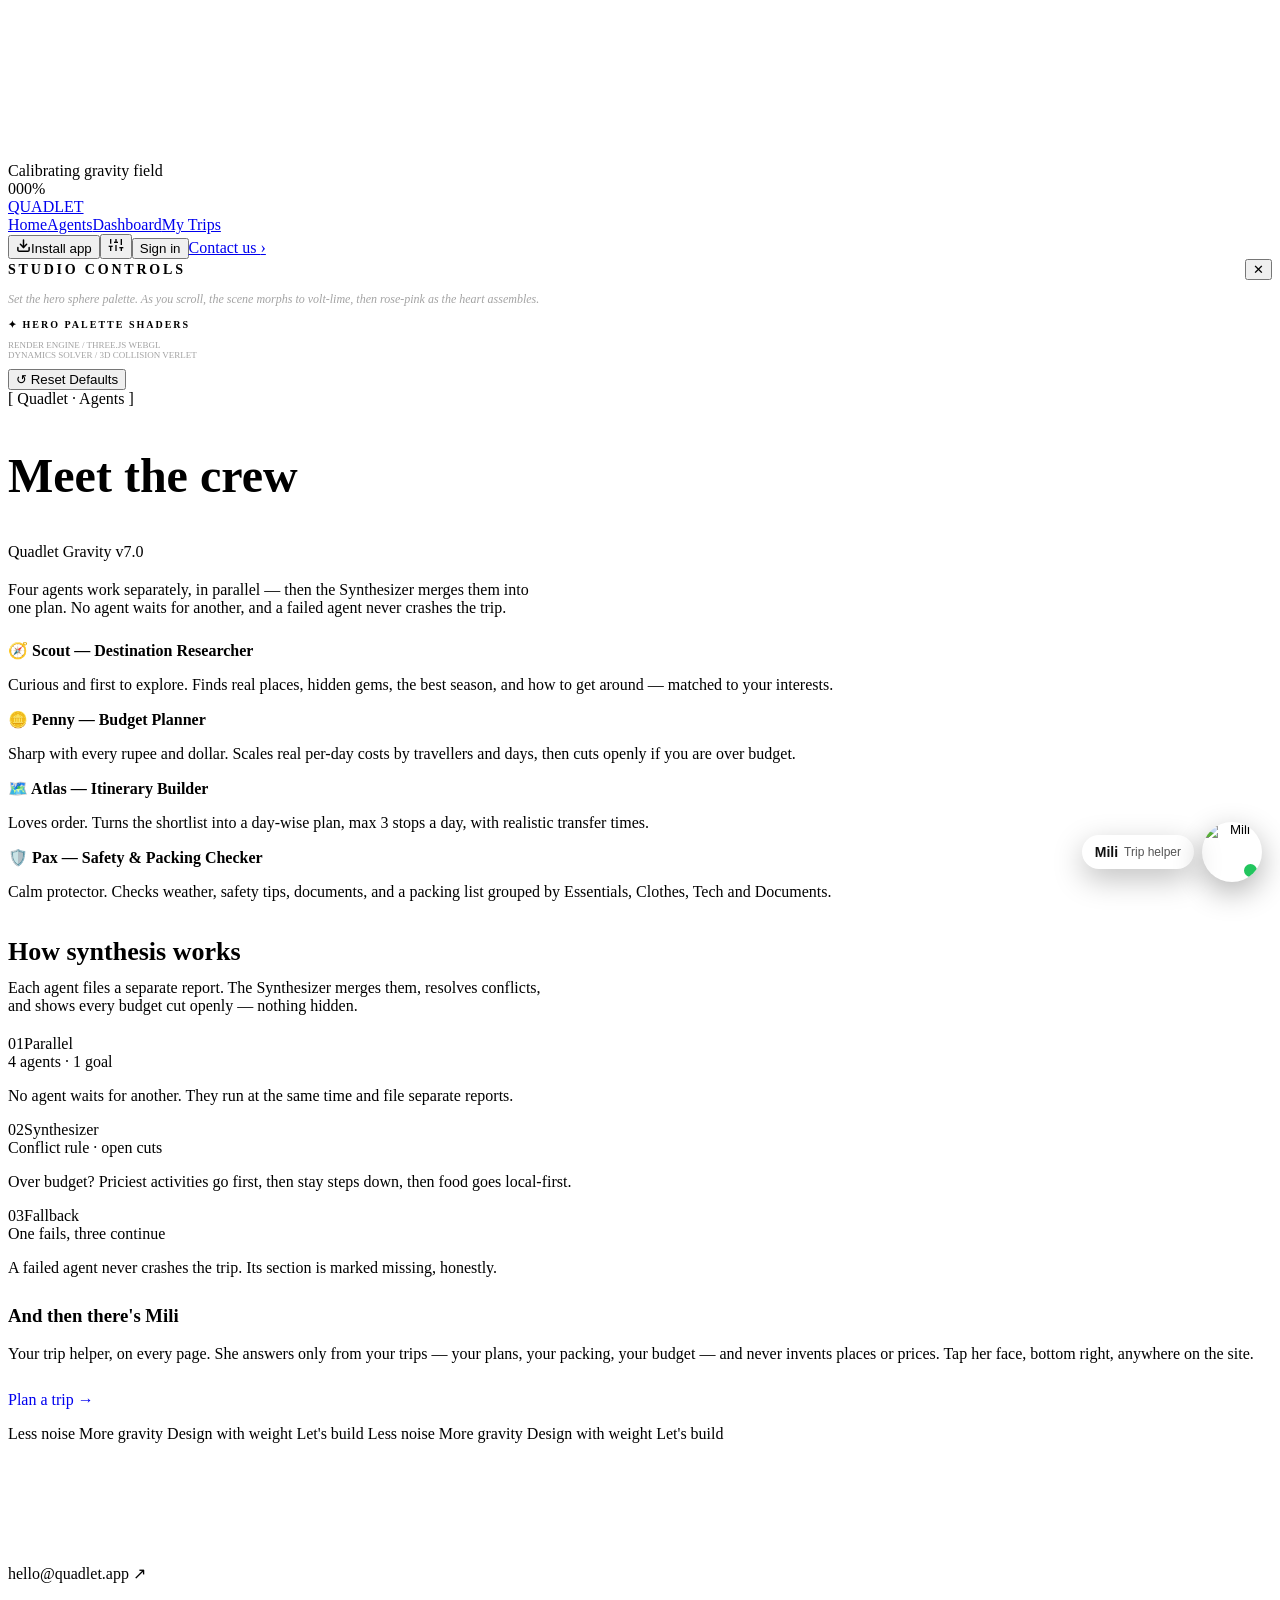
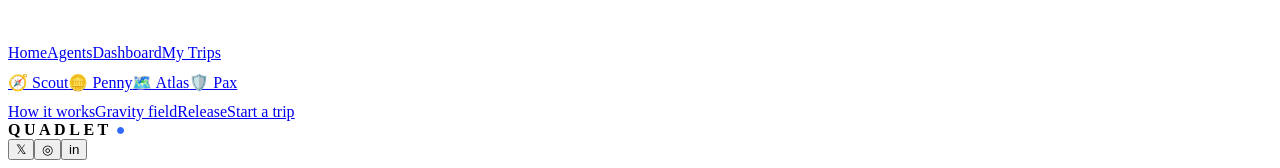
==== static/agents.html @ ebcea0d0 "Quadlet Gravity v7.0 — AI features: plan by talking, vibe search, taste learning, smart packing, rou" ====
<!doctype html>
<html lang="en"><head><meta charset="utf-8"><meta name="viewport" content="width=device-width,initial-scale=1">
<title>Agents — Quadlet</title>
<link href="https://fonts.googleapis.com/css2?family=Space+Grotesk:wght@400;500;700;900&family=JetBrains+Mono:wght@400;500;700&family=Inter:wght@300;400;500;600;700&family=Raleway:wght@400;500;600;700;900&family=Playfair+Display:ital,wght@1,500;1,600;1,700&display=swap" rel="stylesheet">
<script src="https://cdnjs.cloudflare.com/ajax/libs/animejs/3.2.1/anime.min.js"></script>
<link rel="stylesheet" href="https://unpkg.com/leaflet@1.9.4/dist/leaflet.css">
<script src="https://unpkg.com/leaflet@1.9.4/dist/leaflet.js"></script>
<script src="https://accounts.google.com/gsi/client" async defer></script>
<script type="importmap">{"imports":{"three":"https://unpkg.com/three@0.160.0/build/three.module.js"}}</script>
<link rel="manifest" href="/manifest.json">
<meta name="theme-color" content="#0E2AC5">
<meta name="mobile-web-app-capable" content="yes">
<meta name="apple-mobile-web-app-capable" content="yes">
<meta name="apple-mobile-web-app-status-bar-style" content="default">
<meta name="apple-mobile-web-app-title" content="Quadlet">
<link rel="apple-touch-icon" href="/icon-192.png">

<link rel="stylesheet" href="/style.css?v=7.0">
</head><body>
<div id="bgLayer"></div>
<div id="webgl"><canvas id="scene"></canvas></div>
<div id="loader"><div class="loader-item status" id="loaderStatus" style="animation-delay:.1s">Calibrating gravity field</div><div class="loader-item bar" style="animation-delay:.26s"><div class="fill" id="loaderFill"></div></div><div class="loader-item count" id="loaderCount" style="animation-delay:.42s">000%</div></div><script>(function(){var el=document.getElementById("loader");if(!el)return;setTimeout(function(){if(!el||el.style.display==="none")return;el.classList.add("leaving");document.body.classList.add("revealed");setTimeout(function(){el.style.display="none";},600);},6000);})();</script>
<header><a class="brand" href="/">QUADLET</a><nav class="mainnav"><a href="/">Home</a><a href="/agents" class="active">Agents</a><a href="/dashboard">Dashboard</a><a href="/trips">My Trips</a></nav><div class="controls"><button class="installbtn" id="installBtn"><svg width="15" height="15" viewBox="0 0 24 24" fill="none" stroke="currentColor" stroke-width="2.4" stroke-linecap="round" stroke-linejoin="round"><path d="M21 15v4a2 2 0 0 1-2 2H5a2 2 0 0 1-2-2v-4"/><polyline points="7 10 12 15 17 10"/><line x1="12" y1="15" x2="12" y2="3"/></svg>Install app</button><button class="iconbtn" id="openDrawer" aria-label="Studio Controls"><svg width="16" height="16" viewBox="0 0 24 24" fill="none" stroke="currentColor" stroke-width="2"><line x1="4" y1="21" x2="4" y2="14"/><line x1="4" y1="10" x2="4" y2="3"/><line x1="12" y1="21" x2="12" y2="12"/><line x1="12" y1="8" x2="12" y2="3"/><line x1="20" y1="21" x2="20" y2="16"/><line x1="20" y1="12" x2="20" y2="3"/><line x1="1" y1="14" x2="7" y2="14"/><line x1="9" y1="8" x2="15" y2="8"/><line x1="17" y1="16" x2="23" y2="16"/></svg></button><button class="pillbtn" id="accountBtn" style="cursor:pointer">Sign in</button><a class="pillbtn" href="/">Contact us <span class="orb">›</span></a></div></header>
<div id="scrim"></div>
<aside id="drawer"><div style="display:flex;justify-content:space-between;align-items:center"><strong style="font-family:var(--font-display);letter-spacing:.2em;font-size:14px">STUDIO CONTROLS</strong><button class="iconbtn" id="closeDrawer" aria-label="Close">✕</button></div><p style="font-family:var(--font-mono);font-size:12px;color:#a3a3a3;font-style:italic">Set the hero sphere palette. As you scroll, the scene morphs to volt-lime, then rose-pink as the heart assembles.</p><p style="font-family:var(--font-mono);font-size:10px;letter-spacing:.2em;font-weight:700">✦ HERO PALETTE SHADERS</p><div id="themeCards"></div><p style="font-family:var(--font-mono);font-size:9px;color:#a3a3a3">RENDER ENGINE / THREE.JS WEBGL<br>DYNAMICS SOLVER / 3D COLLISION VERLET</p><button class="btn2" id="resetTheme">↺ Reset Defaults</button></aside>
<main>
<section class="page" id="agents"><div class="eyebrow">[ Quadlet · Agents ]</div><h1 class="hero-title" style="font-size:clamp(2rem,6vw,3rem)">Meet the crew</h1><div style="margin-top:14px"><span class="version">Quadlet Gravity v7.0</span></div>
<p class="lead reveal" style="margin-top:20px;max-width:34rem">Four agents work separately, in parallel — then the Synthesizer merges them into one plan. No agent waits for another, and a failed agent never crashes the trip.</p>
<div class="how-grid" style="margin-top:24px">
<div class="how-card"><strong>🧭 Scout — Destination Researcher</strong><p>Curious and first to explore. Finds real places, hidden gems, the best season, and how to get around — matched to your interests.</p></div>
<div class="how-card"><strong>🪙 Penny — Budget Planner</strong><p>Sharp with every rupee and dollar. Scales real per-day costs by travellers and days, then cuts openly if you are over budget.</p></div>
<div class="how-card"><strong>🗺️ Atlas — Itinerary Builder</strong><p>Loves order. Turns the shortlist into a day-wise plan, max 3 stops a day, with realistic transfer times.</p></div>
<div class="how-card"><strong>🛡️ Pax — Safety &amp; Packing Checker</strong><p>Calm protector. Checks weather, safety tips, documents, and a packing list grouped by Essentials, Clothes, Tech and Documents.</p></div>
</div>
<h2 style="font-size:26px;margin:36px 0 0">How synthesis works</h2>
<p class="lead reveal" style="margin-top:12px;max-width:34rem">Each agent files a separate report. The Synthesizer merges them, resolves conflicts, and shows every budget cut openly — nothing hidden.</p>
<div class="statcards" style="margin-top:20px">
<div class="stat"><div class="stat-in"><div class="stathead"><span>01</span><span>Parallel</span><span class="dot"></span></div><div class="statval">4 agents · 1 goal</div><p class="statdesc">No agent waits for another. They run at the same time and file separate reports.</p></div></div>
<div class="stat"><div class="stat-in"><div class="stathead"><span>02</span><span>Synthesizer</span><span class="dot"></span></div><div class="statval">Conflict rule · open cuts</div><p class="statdesc">Over budget? Priciest activities go first, then stay steps down, then food goes local-first.</p></div></div>
<div class="stat"><div class="stat-in"><div class="stathead"><span>03</span><span>Fallback</span><span class="dot"></span></div><div class="statval">One fails, three continue</div><p class="statdesc">A failed agent never crashes the trip. Its section is marked missing, honestly.</p></div></div>
</div>
<div class="card" style="margin-top:28px"><h3>And then there's Mili</h3><p class="lead" style="margin-top:8px">Your trip helper, on every page. She answers only from your trips — your plans, your packing, your budget — and never invents places or prices. Tap her face, bottom right, anywhere on the site.</p></div>
<p style="margin-top:28px"><a class="btn" href="/" style="text-decoration:none">Plan a trip →</a></p>
</section>
</main>
<footer><div class="glow glow1"></div><div class="glow glow2"></div><div class="marquee"><div class="marquee-track"><span>Less noise <i></i> More gravity <i></i> Design with weight <i></i> Let's build <i></i></span><span>Less noise <i></i> More gravity <i></i> Design with weight <i></i> Let's build <i></i></span></div></div>
<div class="footgrid"><div class="footcta"><div style="font-family:var(--font-mono);font-size:11px;letter-spacing:.25em;text-transform:uppercase;color:rgba(255,255,255,.4)">[ Let's collaborate ]</div><h2 style="color:#fff;font-size:36px;line-height:.95;margin:20px 0">Have an idea<br>with real weight?</h2><div class="emailpill">hello@quadlet.app <span class="orb" style="width:40px;height:40px">↗</span></div><p class="fine" style="color:rgba(255,255,255,.5)">This is a label only, not a booking or contact form.</p></div>
<div class="footlinks"><div><div style="font-family:var(--font-mono);font-size:10px;letter-spacing:.25em;color:rgba(255,255,255,.4)">PLANNER</div><a href="/">Home</a><a href="/agents">Agents</a><a href="/dashboard">Dashboard</a><a href="/trips">My Trips</a></div><div><div style="font-family:var(--font-mono);font-size:10px;letter-spacing:.25em;color:rgba(255,255,255,.4)">AGENTS</div><a href="/agents">🧭 Scout</a><a href="/agents">🪙 Penny</a><a href="/agents">🗺️ Atlas</a><a href="/agents">🛡️ Pax</a></div><div><div style="font-family:var(--font-mono);font-size:10px;letter-spacing:.25em;color:rgba(255,255,255,.4)">QUADLET</div><a href="/agents">How it works</a><a href="/#physics">Gravity field</a><a href="/#release">Release</a><a href="/">Start a trip</a></div></div></div>
<div class="bottombar"><div><span style="font-family:var(--font-display);font-weight:900;letter-spacing:.22em">QUADLET</span> <span style="color:#2f69ff">●</span> <span style="font-family:var(--font-mono);font-size:11px;color:rgba(255,255,255,.4)">© 2026 Quadlet — All rights reserved.</span></div><div><button class="socbtn">𝕏</button><button class="socbtn">◎</button><button class="socbtn">in</button></div></div></footer>
<div id="acctModal" style="display:none;position:fixed;inset:0;z-index:999;background:rgba(0,0,0,.45);align-items:center;justify-content:center;padding:16px"><div style="background:#fff;border-radius:18px;padding:22px;max-width:380px;width:100%"><div style="display:flex;justify-content:space-between;align-items:center"><strong style="font-size:18px">Your Quadlet account</strong><button class="iconbtn" id="acctClose" aria-label="Close">✕</button></div><p class="fine" style="margin:8px 0 0">Sign in to save trips in the cloud — they follow you across phone and laptop, and Mili can answer from them anywhere.</p><div id="acctSignedOut"><div id="googleBtn" style="display:flex;justify-content:center;margin-top:14px;min-height:40px"></div><p class="fine" style="text-align:center;margin:8px 0 0">or sign in with email</p><input id="acctEmail" type="email" placeholder="Email" style="width:100%;padding:12px;border:1px solid #ddd;border-radius:12px;margin-top:14px"><input id="acctPass" type="password" placeholder="Password (min 8 characters)" style="width:100%;padding:12px;border:1px solid #ddd;border-radius:12px;margin-top:10px"><div style="display:flex;gap:8px;margin-top:14px"><button class="btn" id="acctSignIn" style="flex:1">Sign in</button><button class="btn2" id="acctRegister" style="flex:1">Create account</button></div></div><div id="acctSignedIn" style="display:none"><p id="acctWho" style="margin:14px 0 0"></p><button class="btn" id="acctUpload" style="width:100%;margin-top:12px">Upload my browser trips to cloud</button><button class="btn2" id="acctSignOut" style="width:100%;margin-top:10px">Sign out</button><button class="btn2" id="acctDelete" style="width:100%;margin-top:10px;color:#b91c1c;border-color:#fecaca">Delete my account</button></div><p class="fine" id="acctMsg" style="margin-top:12px"></p></div></div><button id="miliBtn" aria-label="Chat with Mili" title="Chat with Mili" style="position:fixed;right:18px;bottom:18px;z-index:90;display:flex;align-items:center;gap:8px;background:none;border:none;padding:0;cursor:pointer"><span style="background:#fff;color:#111;border-radius:999px;padding:9px 13px;font-weight:700;font-size:14px;box-shadow:0 10px 30px rgba(0,0,0,.25);display:flex;align-items:center;gap:6px;white-space:nowrap">Mili<span style="font-weight:400;font-size:12px;color:#555">Trip helper</span></span><span style="position:relative;width:60px;height:60px;border-radius:50%;overflow:hidden;box-shadow:0 10px 30px rgba(0,0,0,.3);flex-shrink:0;display:block"><img id="miliFaceBtn" src="/mili-face.jpg?v=3.6" alt="Mili" style="width:100%;height:100%;object-fit:cover;object-position:center center;display:block"><span style="position:absolute;right:3px;bottom:3px;width:13px;height:13px;border-radius:50%;background:#22c55e;border:2px solid #fff;display:block"></span></span></button>
<div id="miliPanel" style="position:fixed;right:18px;bottom:78px;z-index:90;width:min(360px,calc(100vw - 36px));max-height:min(520px,calc(100dvh - 110px));display:none;flex-direction:column;background:#fff;border-radius:16px;box-shadow:0 20px 50px rgba(0,0,0,.3);overflow:hidden">
<div style="display:flex;justify-content:space-between;align-items:center;padding:10px 14px;background:#0E2AC5;color:#fff"><span style="display:flex;align-items:center;gap:8px"><img id="miliFaceHead" src="/mili-face.jpg?v=3.6" alt="Mili" style="width:36px;height:36px;border-radius:50%;object-fit:cover;object-position:center center;display:block;flex-shrink:0"><span><strong style="display:block;line-height:1.2">Mili</strong><span style="font-size:11px;opacity:.8">Your Quadlet trip helper · answers from your trips</span></span></span><button id="miliClose" aria-label="Close chat" style="background:none;border:none;color:#fff;font-size:20px;line-height:1;padding:8px 10px;cursor:pointer">×</button></div>
<div id="miliMsgs" style="padding:12px;overflow:auto;flex:1;min-height:0;display:flex;flex-direction:column;gap:8px"></div>
<div style="display:flex;gap:6px;flex-wrap:wrap;padding:0 12px 8px"><button class="mili-chip" data-q="How do I plan a trip?">Plan a trip?</button><button class="mili-chip" data-q="How does Quadlet work?">How does Quadlet work?</button><button class="mili-chip" data-q="What is my budget?">My budget?</button><button class="mili-chip" data-q="What should I pack?">Packing?</button><button class="mili-chip" data-q="Show my itinerary">Itinerary</button><button class="mili-chip" data-q="What is the weather?">Weather?</button><button class="mili-chip" data-q="What trips have I planned before?">My trips?</button></div>
<form id="miliForm" style="display:flex;gap:8px;padding:12px;border-top:1px solid #e5e7eb"><input id="miliInput" style="flex:1;padding:11px 14px;border:1px solid #d1d5db;border-radius:999px;outline:none" placeholder="Ask Mili about your trip…"><button aria-label="Send" style="border:none;border-radius:50%;width:40px;height:40px;flex-shrink:0;background:#0E2AC5;color:#fff;font-size:18px;font-weight:700;cursor:pointer">↑</button></form>
</div>
<script type="module" src="/app.js?v=7.0"></script></body></html>
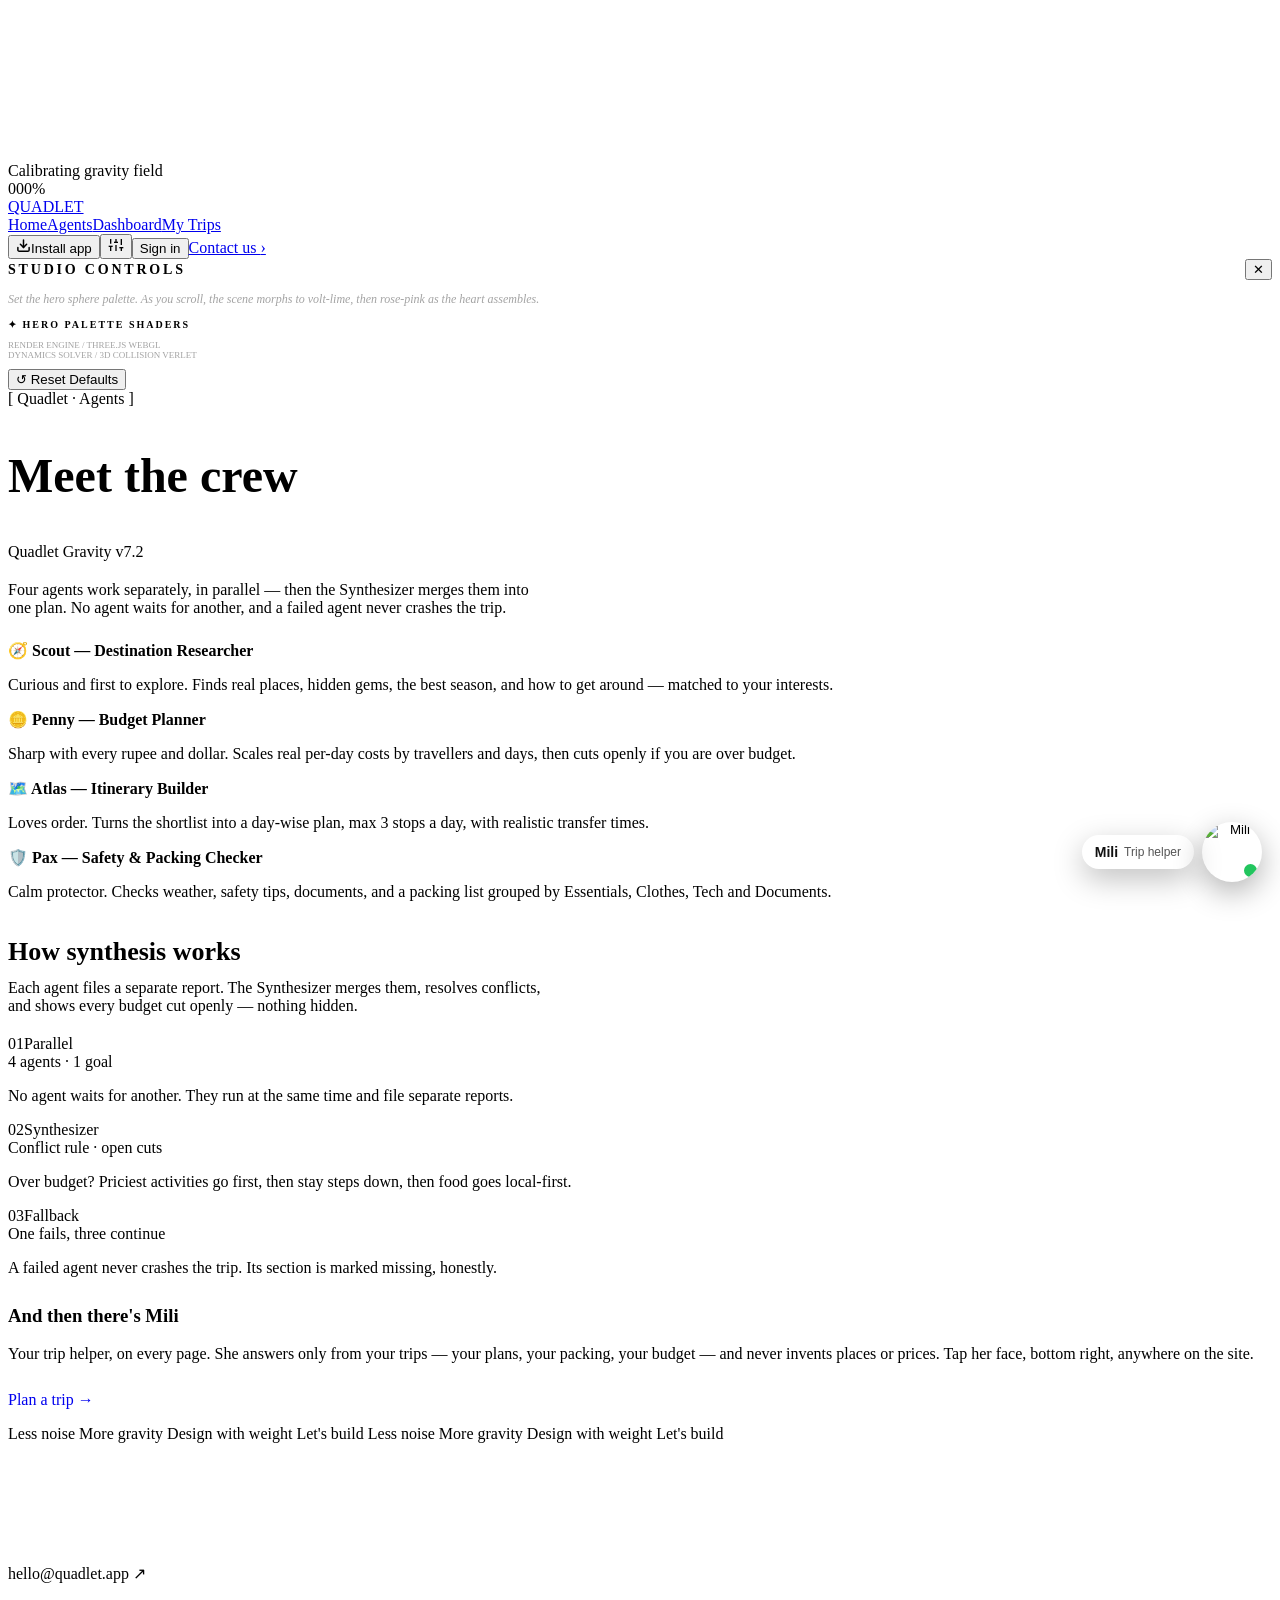
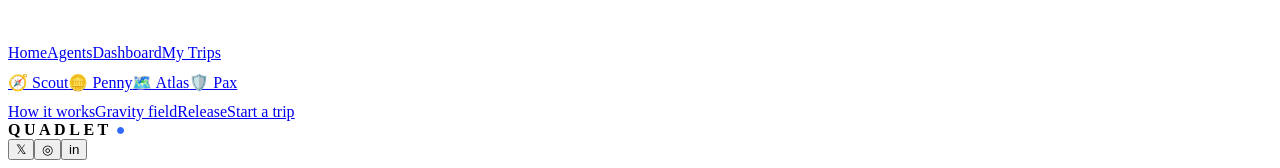
==== commit cd62d898: "Quadlet v7.1 + v7.2 — Flights & stays search links and 5 more destinations (16 researched total)" ====
--- a/static/agents.html
+++ b/static/agents.html
@@ -14,8 +14,7 @@
 <meta name="apple-mobile-web-app-status-bar-style" content="default">
 <meta name="apple-mobile-web-app-title" content="Quadlet">
 <link rel="apple-touch-icon" href="/icon-192.png">
-
-<link rel="stylesheet" href="/style.css?v=7.0">
+<link rel="stylesheet" href="/style.css?v=7.2">
 </head><body>
 <div id="bgLayer"></div>
 <div id="webgl"><canvas id="scene"></canvas></div>
@@ -24,7 +23,7 @@
 <div id="scrim"></div>
 <aside id="drawer"><div style="display:flex;justify-content:space-between;align-items:center"><strong style="font-family:var(--font-display);letter-spacing:.2em;font-size:14px">STUDIO CONTROLS</strong><button class="iconbtn" id="closeDrawer" aria-label="Close">✕</button></div><p style="font-family:var(--font-mono);font-size:12px;color:#a3a3a3;font-style:italic">Set the hero sphere palette. As you scroll, the scene morphs to volt-lime, then rose-pink as the heart assembles.</p><p style="font-family:var(--font-mono);font-size:10px;letter-spacing:.2em;font-weight:700">✦ HERO PALETTE SHADERS</p><div id="themeCards"></div><p style="font-family:var(--font-mono);font-size:9px;color:#a3a3a3">RENDER ENGINE / THREE.JS WEBGL<br>DYNAMICS SOLVER / 3D COLLISION VERLET</p><button class="btn2" id="resetTheme">↺ Reset Defaults</button></aside>
 <main>
-<section class="page" id="agents"><div class="eyebrow">[ Quadlet · Agents ]</div><h1 class="hero-title" style="font-size:clamp(2rem,6vw,3rem)">Meet the crew</h1><div style="margin-top:14px"><span class="version">Quadlet Gravity v7.0</span></div>
+<section class="page" id="agents"><div class="eyebrow">[ Quadlet · Agents ]</div><h1 class="hero-title" style="font-size:clamp(2rem,6vw,3rem)">Meet the crew</h1><div style="margin-top:14px"><span class="version">Quadlet Gravity v7.2</span></div>
 <p class="lead reveal" style="margin-top:20px;max-width:34rem">Four agents work separately, in parallel — then the Synthesizer merges them into one plan. No agent waits for another, and a failed agent never crashes the trip.</p>
 <div class="how-grid" style="margin-top:24px">
 <div class="how-card"><strong>🧭 Scout — Destination Researcher</strong><p>Curious and first to explore. Finds real places, hidden gems, the best season, and how to get around — matched to your interests.</p></div>
@@ -54,4 +53,4 @@
 <div style="display:flex;gap:6px;flex-wrap:wrap;padding:0 12px 8px"><button class="mili-chip" data-q="How do I plan a trip?">Plan a trip?</button><button class="mili-chip" data-q="How does Quadlet work?">How does Quadlet work?</button><button class="mili-chip" data-q="What is my budget?">My budget?</button><button class="mili-chip" data-q="What should I pack?">Packing?</button><button class="mili-chip" data-q="Show my itinerary">Itinerary</button><button class="mili-chip" data-q="What is the weather?">Weather?</button><button class="mili-chip" data-q="What trips have I planned before?">My trips?</button></div>
 <form id="miliForm" style="display:flex;gap:8px;padding:12px;border-top:1px solid #e5e7eb"><input id="miliInput" style="flex:1;padding:11px 14px;border:1px solid #d1d5db;border-radius:999px;outline:none" placeholder="Ask Mili about your trip…"><button aria-label="Send" style="border:none;border-radius:50%;width:40px;height:40px;flex-shrink:0;background:#0E2AC5;color:#fff;font-size:18px;font-weight:700;cursor:pointer">↑</button></form>
 </div>
-<script type="module" src="/app.js?v=7.0"></script></body></html>+<script type="module" src="/app.js?v=7.2"></script></body></html>
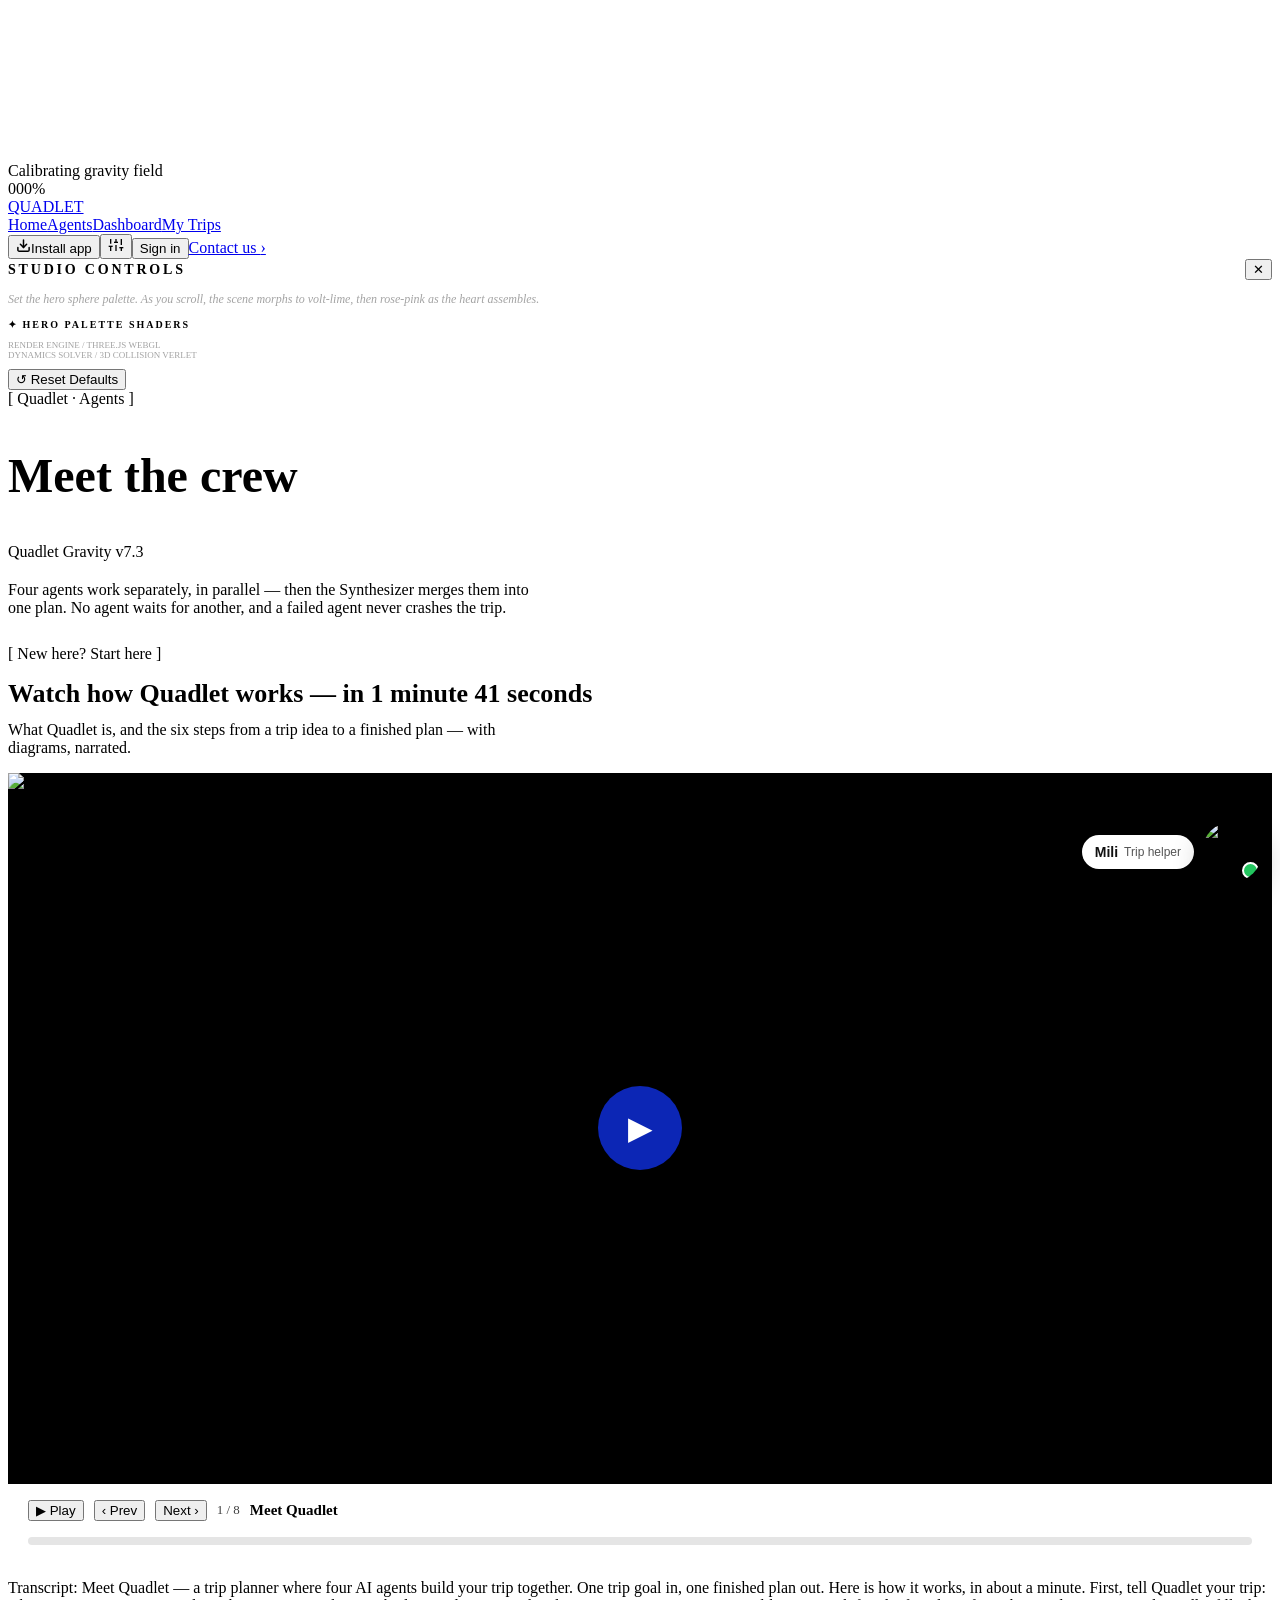
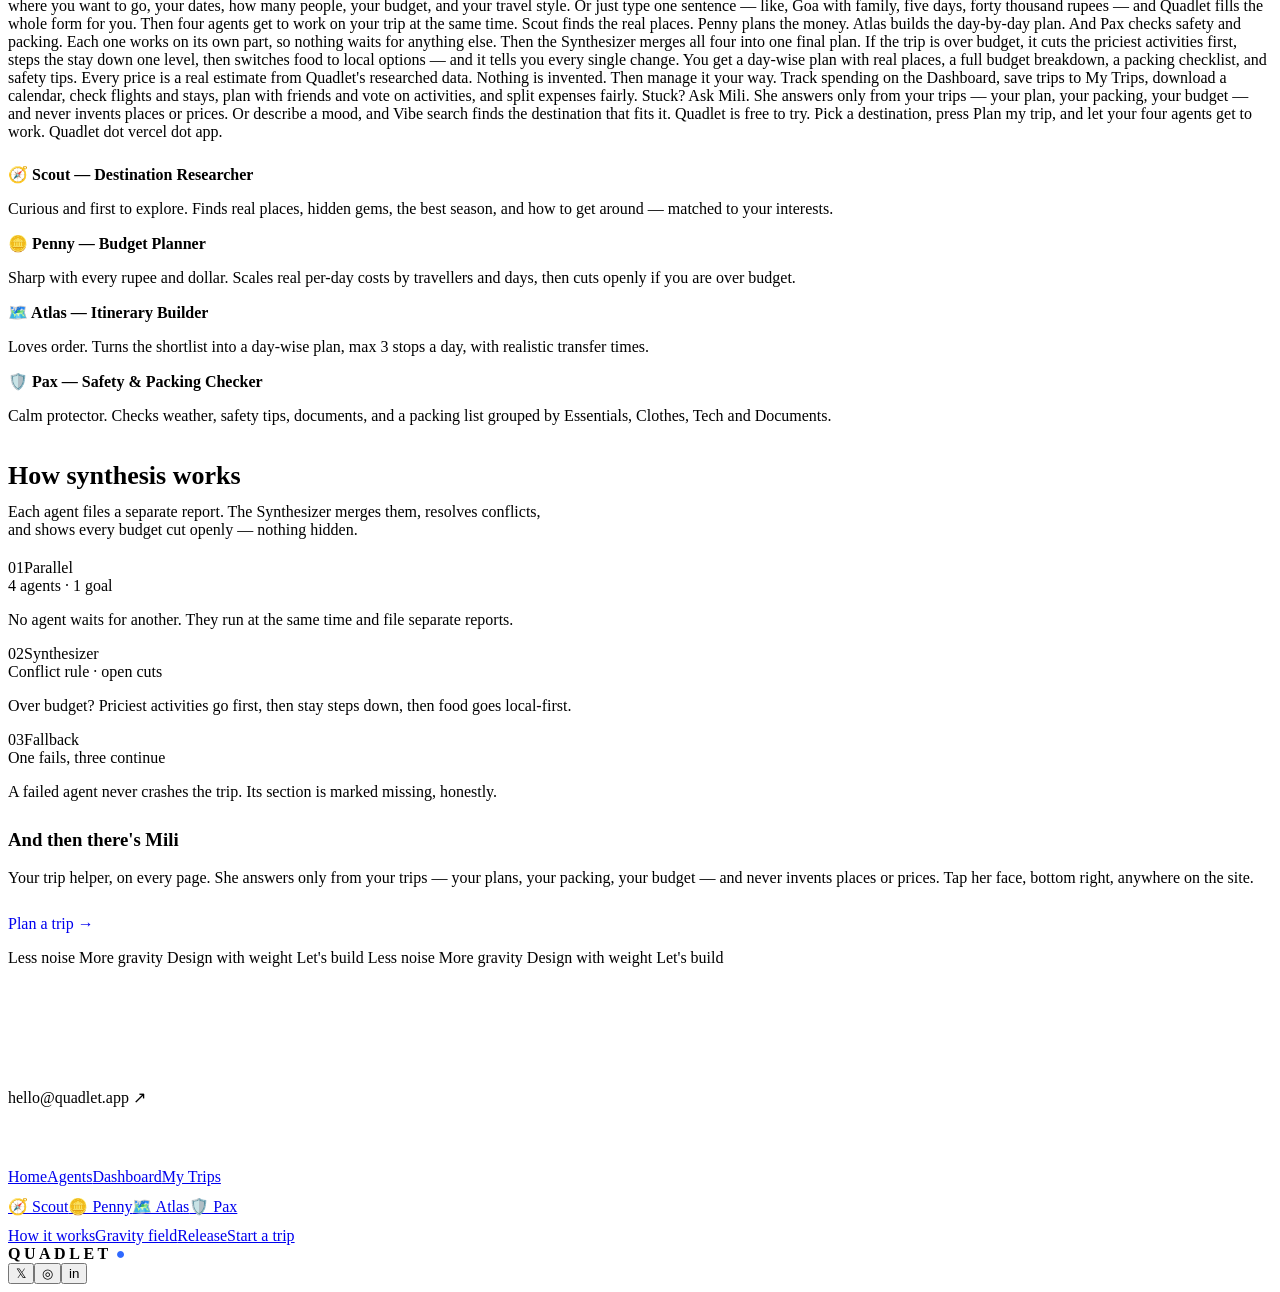
==== commit e5a7e50e: "Quadlet v7.3 — Explainer video 'Watch how Quadlet works' (1 min 41 s, 8 diagram slides + narration) " ====
--- a/static/agents.html
+++ b/static/agents.html
@@ -14,7 +14,7 @@
 <meta name="apple-mobile-web-app-status-bar-style" content="default">
 <meta name="apple-mobile-web-app-title" content="Quadlet">
 <link rel="apple-touch-icon" href="/icon-192.png">
-<link rel="stylesheet" href="/style.css?v=7.2">
+<link rel="stylesheet" href="/style.css?v=7.3">
 </head><body>
 <div id="bgLayer"></div>
 <div id="webgl"><canvas id="scene"></canvas></div>
@@ -23,8 +23,31 @@
 <div id="scrim"></div>
 <aside id="drawer"><div style="display:flex;justify-content:space-between;align-items:center"><strong style="font-family:var(--font-display);letter-spacing:.2em;font-size:14px">STUDIO CONTROLS</strong><button class="iconbtn" id="closeDrawer" aria-label="Close">✕</button></div><p style="font-family:var(--font-mono);font-size:12px;color:#a3a3a3;font-style:italic">Set the hero sphere palette. As you scroll, the scene morphs to volt-lime, then rose-pink as the heart assembles.</p><p style="font-family:var(--font-mono);font-size:10px;letter-spacing:.2em;font-weight:700">✦ HERO PALETTE SHADERS</p><div id="themeCards"></div><p style="font-family:var(--font-mono);font-size:9px;color:#a3a3a3">RENDER ENGINE / THREE.JS WEBGL<br>DYNAMICS SOLVER / 3D COLLISION VERLET</p><button class="btn2" id="resetTheme">↺ Reset Defaults</button></aside>
 <main>
-<section class="page" id="agents"><div class="eyebrow">[ Quadlet · Agents ]</div><h1 class="hero-title" style="font-size:clamp(2rem,6vw,3rem)">Meet the crew</h1><div style="margin-top:14px"><span class="version">Quadlet Gravity v7.2</span></div>
+<section class="page" id="agents"><div class="eyebrow">[ Quadlet · Agents ]</div><h1 class="hero-title" style="font-size:clamp(2rem,6vw,3rem)">Meet the crew</h1><div style="margin-top:14px"><span class="version">Quadlet Gravity v7.3</span></div>
 <p class="lead reveal" style="margin-top:20px;max-width:34rem">Four agents work separately, in parallel — then the Synthesizer merges them into one plan. No agent waits for another, and a failed agent never crashes the trip.</p>
+<section id="watch" style="margin-top:28px;scroll-margin-top:1rem">
+<p class="eyebrow">[ New here? Start here ]</p>
+<h2 style="font-size:26px;margin:8px 0 0">Watch how Quadlet works — in 1 minute 41 seconds</h2>
+<p class="lead reveal" style="margin-top:12px;max-width:34rem">What Quadlet is, and the six steps from a trip idea to a finished plan — with diagrams, narrated.</p>
+<div class="card" style="padding:0;overflow:hidden">
+<div style="position:relative;background:#000;overflow:hidden">
+<img id="watch-img" src="/watch/slide1.jpg" alt="Quadlet explainer video frame" style="display:block;width:100%;aspect-ratio:16/9;object-fit:cover">
+<button id="watch-bigplay" aria-label="Play the explainer video" style="position:absolute;inset:0;margin:auto;width:84px;height:84px;border-radius:99px;border:0;background:rgba(14,42,197,.92);color:#fff;font-size:2rem;cursor:pointer">▶</button>
+</div>
+<div style="padding:16px 20px 20px">
+<div style="display:flex;align-items:center;gap:10px;flex-wrap:wrap">
+<button id="watch-play" class="btn">▶ Play</button>
+<button id="watch-prev" class="btn2">‹ Prev</button>
+<button id="watch-next" class="btn2">Next ›</button>
+<span id="watch-count" class="mono" style="font-size:13px;color:#404040">1 / 8</span>
+<span id="watch-title" style="font-size:15px;font-weight:600">Meet Quadlet</span>
+</div>
+<div style="height:8px;border-radius:99px;background:#e5e5e5;overflow:hidden;margin-top:16px"><div id="watch-bar" style="height:100%;width:0%;background:#0E2AC5;border-radius:99px"></div></div>
+<audio id="watch-audio" preload="none"></audio>
+</div>
+</div>
+<p class="fine" style="margin-top:14px">Transcript: Meet Quadlet — a trip planner where four AI agents build your trip together. One trip goal in, one finished plan out. Here is how it works, in about a minute. First, tell Quadlet your trip: where you want to go, your dates, how many people, your budget, and your travel style. Or just type one sentence — like, Goa with family, five days, forty thousand rupees — and Quadlet fills the whole form for you. Then four agents get to work on your trip at the same time. Scout finds the real places. Penny plans the money. Atlas builds the day-by-day plan. And Pax checks safety and packing. Each one works on its own part, so nothing waits for anything else. Then the Synthesizer merges all four into one final plan. If the trip is over budget, it cuts the priciest activities first, steps the stay down one level, then switches food to local options — and it tells you every single change. You get a day-wise plan with real places, a full budget breakdown, a packing checklist, and safety tips. Every price is a real estimate from Quadlet's researched data. Nothing is invented. Then manage it your way. Track spending on the Dashboard, save trips to My Trips, download a calendar, check flights and stays, plan with friends and vote on activities, and split expenses fairly. Stuck? Ask Mili. She answers only from your trips — your plan, your packing, your budget — and never invents places or prices. Or describe a mood, and Vibe search finds the destination that fits it. Quadlet is free to try. Pick a destination, press Plan my trip, and let your four agents get to work. Quadlet dot vercel dot app.</p>
+</section>
 <div class="how-grid" style="margin-top:24px">
 <div class="how-card"><strong>🧭 Scout — Destination Researcher</strong><p>Curious and first to explore. Finds real places, hidden gems, the best season, and how to get around — matched to your interests.</p></div>
 <div class="how-card"><strong>🪙 Penny — Budget Planner</strong><p>Sharp with every rupee and dollar. Scales real per-day costs by travellers and days, then cuts openly if you are over budget.</p></div>
@@ -53,4 +76,4 @@
 <div style="display:flex;gap:6px;flex-wrap:wrap;padding:0 12px 8px"><button class="mili-chip" data-q="How do I plan a trip?">Plan a trip?</button><button class="mili-chip" data-q="How does Quadlet work?">How does Quadlet work?</button><button class="mili-chip" data-q="What is my budget?">My budget?</button><button class="mili-chip" data-q="What should I pack?">Packing?</button><button class="mili-chip" data-q="Show my itinerary">Itinerary</button><button class="mili-chip" data-q="What is the weather?">Weather?</button><button class="mili-chip" data-q="What trips have I planned before?">My trips?</button></div>
 <form id="miliForm" style="display:flex;gap:8px;padding:12px;border-top:1px solid #e5e7eb"><input id="miliInput" style="flex:1;padding:11px 14px;border:1px solid #d1d5db;border-radius:999px;outline:none" placeholder="Ask Mili about your trip…"><button aria-label="Send" style="border:none;border-radius:50%;width:40px;height:40px;flex-shrink:0;background:#0E2AC5;color:#fff;font-size:18px;font-weight:700;cursor:pointer">↑</button></form>
 </div>
-<script type="module" src="/app.js?v=7.2"></script></body></html>+<script type="module" src="/app.js?v=7.3"></script></body></html>
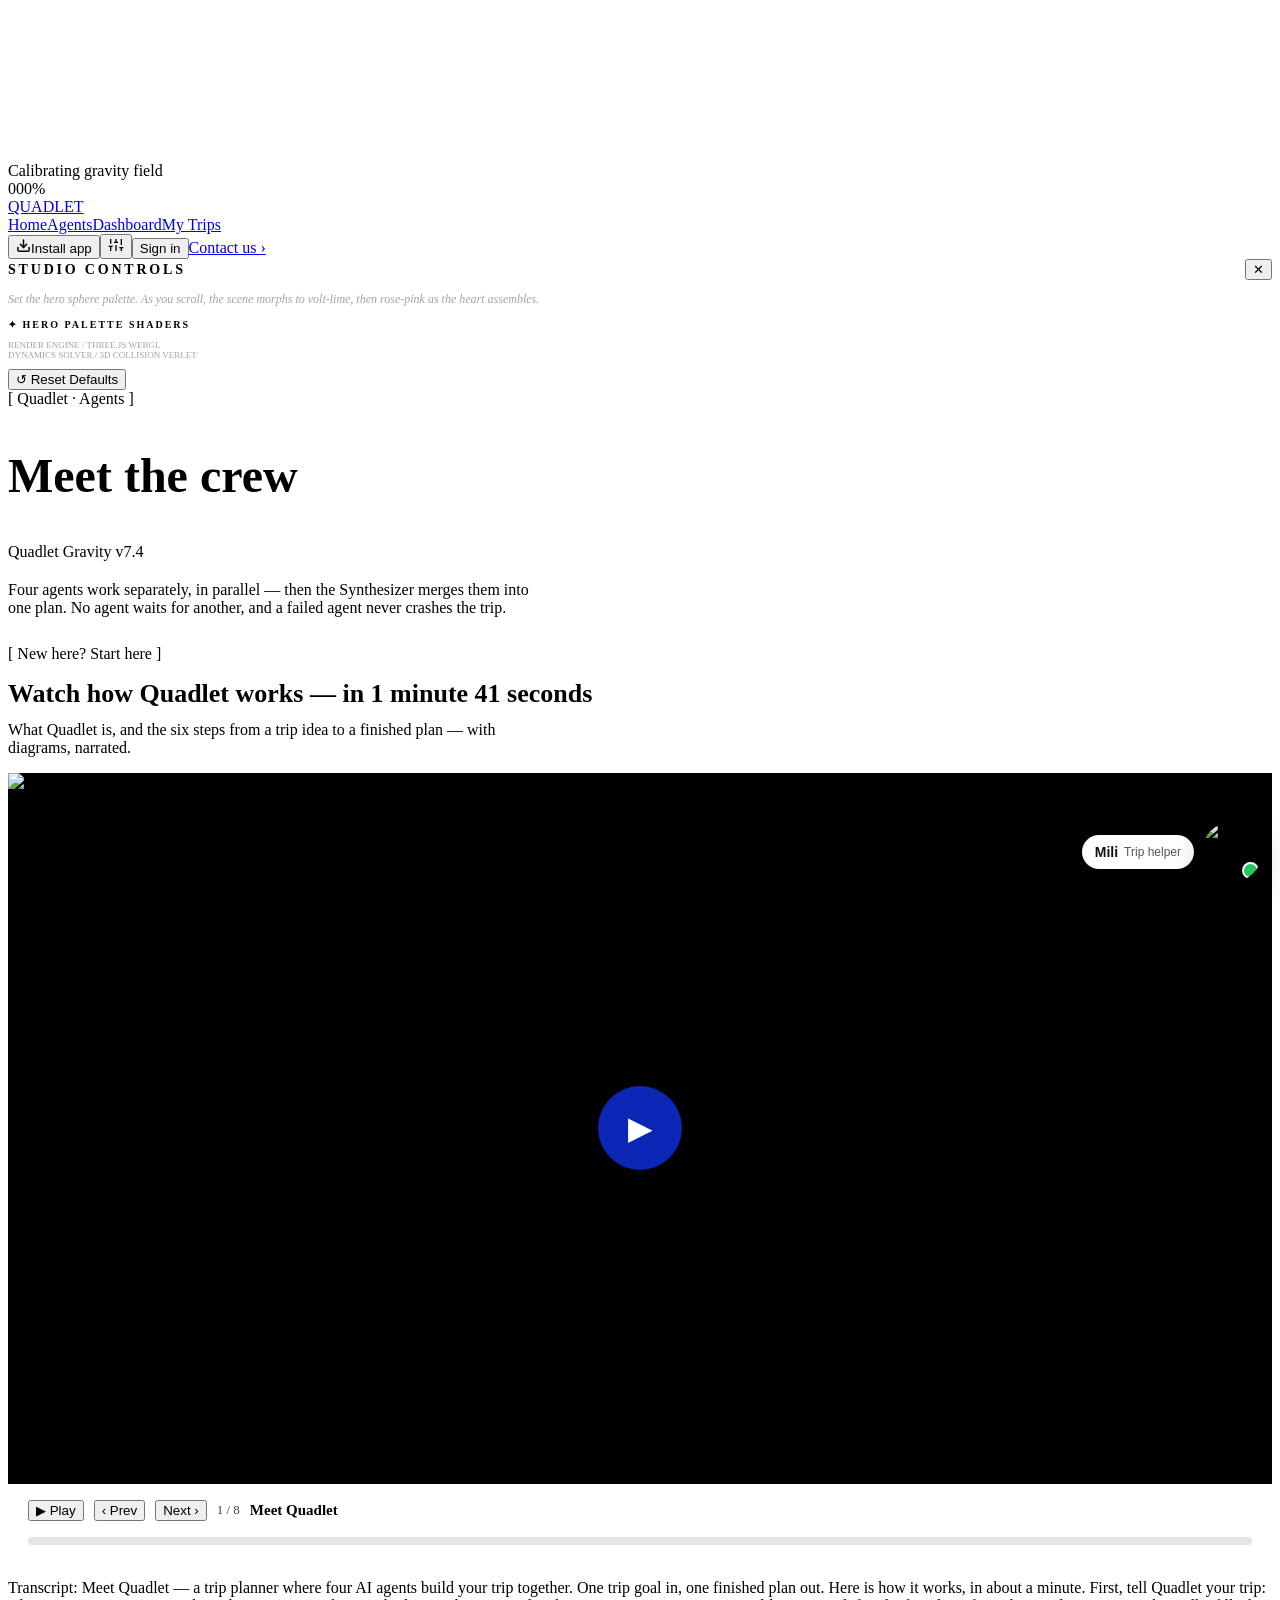
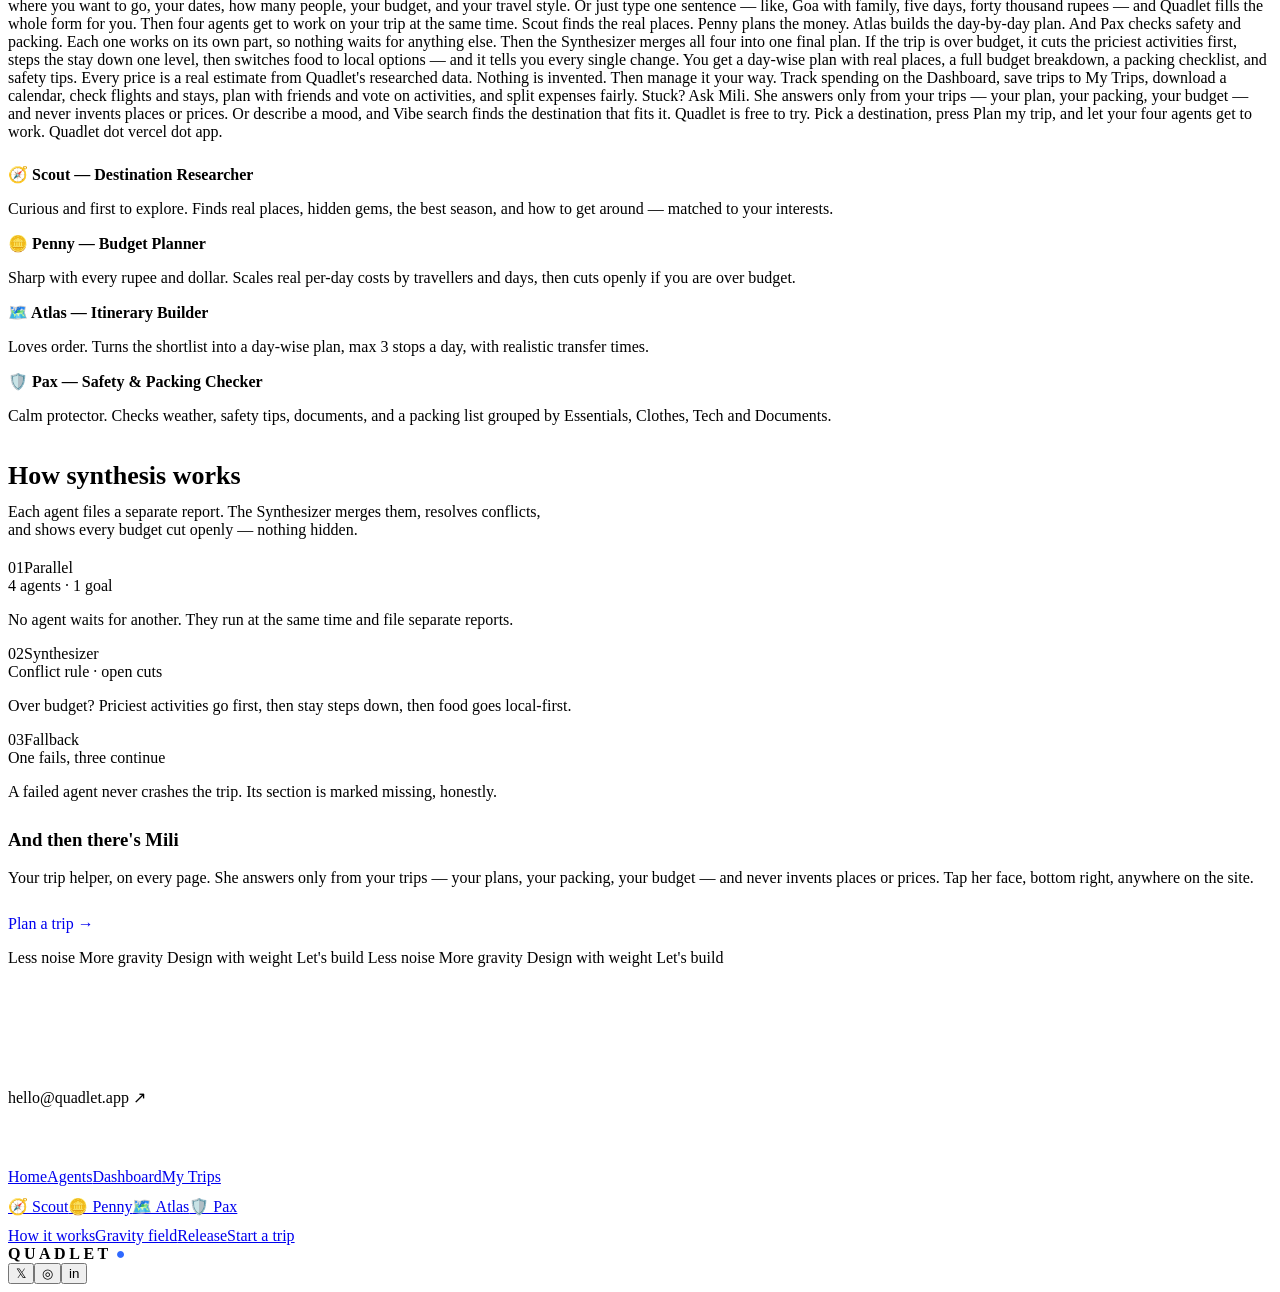
==== commit fc08029e: "Quadlet v7.4 — Smaller centred video player (720px max-width) + report head 7d02679c" ====
--- a/static/agents.html
+++ b/static/agents.html
@@ -14,7 +14,7 @@
 <meta name="apple-mobile-web-app-status-bar-style" content="default">
 <meta name="apple-mobile-web-app-title" content="Quadlet">
 <link rel="apple-touch-icon" href="/icon-192.png">
-<link rel="stylesheet" href="/style.css?v=7.3">
+<link rel="stylesheet" href="/style.css?v=7.4">
 </head><body>
 <div id="bgLayer"></div>
 <div id="webgl"><canvas id="scene"></canvas></div>
@@ -23,7 +23,7 @@
 <div id="scrim"></div>
 <aside id="drawer"><div style="display:flex;justify-content:space-between;align-items:center"><strong style="font-family:var(--font-display);letter-spacing:.2em;font-size:14px">STUDIO CONTROLS</strong><button class="iconbtn" id="closeDrawer" aria-label="Close">✕</button></div><p style="font-family:var(--font-mono);font-size:12px;color:#a3a3a3;font-style:italic">Set the hero sphere palette. As you scroll, the scene morphs to volt-lime, then rose-pink as the heart assembles.</p><p style="font-family:var(--font-mono);font-size:10px;letter-spacing:.2em;font-weight:700">✦ HERO PALETTE SHADERS</p><div id="themeCards"></div><p style="font-family:var(--font-mono);font-size:9px;color:#a3a3a3">RENDER ENGINE / THREE.JS WEBGL<br>DYNAMICS SOLVER / 3D COLLISION VERLET</p><button class="btn2" id="resetTheme">↺ Reset Defaults</button></aside>
 <main>
-<section class="page" id="agents"><div class="eyebrow">[ Quadlet · Agents ]</div><h1 class="hero-title" style="font-size:clamp(2rem,6vw,3rem)">Meet the crew</h1><div style="margin-top:14px"><span class="version">Quadlet Gravity v7.3</span></div>
+<section class="page" id="agents"><div class="eyebrow">[ Quadlet · Agents ]</div><h1 class="hero-title" style="font-size:clamp(2rem,6vw,3rem)">Meet the crew</h1><div style="margin-top:14px"><span class="version">Quadlet Gravity v7.4</span></div>
 <p class="lead reveal" style="margin-top:20px;max-width:34rem">Four agents work separately, in parallel — then the Synthesizer merges them into one plan. No agent waits for another, and a failed agent never crashes the trip.</p>
 <section id="watch" style="margin-top:28px;scroll-margin-top:1rem">
 <p class="eyebrow">[ New here? Start here ]</p>
@@ -76,4 +76,4 @@
 <div style="display:flex;gap:6px;flex-wrap:wrap;padding:0 12px 8px"><button class="mili-chip" data-q="How do I plan a trip?">Plan a trip?</button><button class="mili-chip" data-q="How does Quadlet work?">How does Quadlet work?</button><button class="mili-chip" data-q="What is my budget?">My budget?</button><button class="mili-chip" data-q="What should I pack?">Packing?</button><button class="mili-chip" data-q="Show my itinerary">Itinerary</button><button class="mili-chip" data-q="What is the weather?">Weather?</button><button class="mili-chip" data-q="What trips have I planned before?">My trips?</button></div>
 <form id="miliForm" style="display:flex;gap:8px;padding:12px;border-top:1px solid #e5e7eb"><input id="miliInput" style="flex:1;padding:11px 14px;border:1px solid #d1d5db;border-radius:999px;outline:none" placeholder="Ask Mili about your trip…"><button aria-label="Send" style="border:none;border-radius:50%;width:40px;height:40px;flex-shrink:0;background:#0E2AC5;color:#fff;font-size:18px;font-weight:700;cursor:pointer">↑</button></form>
 </div>
-<script type="module" src="/app.js?v=7.3"></script></body></html>+<script type="module" src="/app.js?v=7.4"></script></body></html>
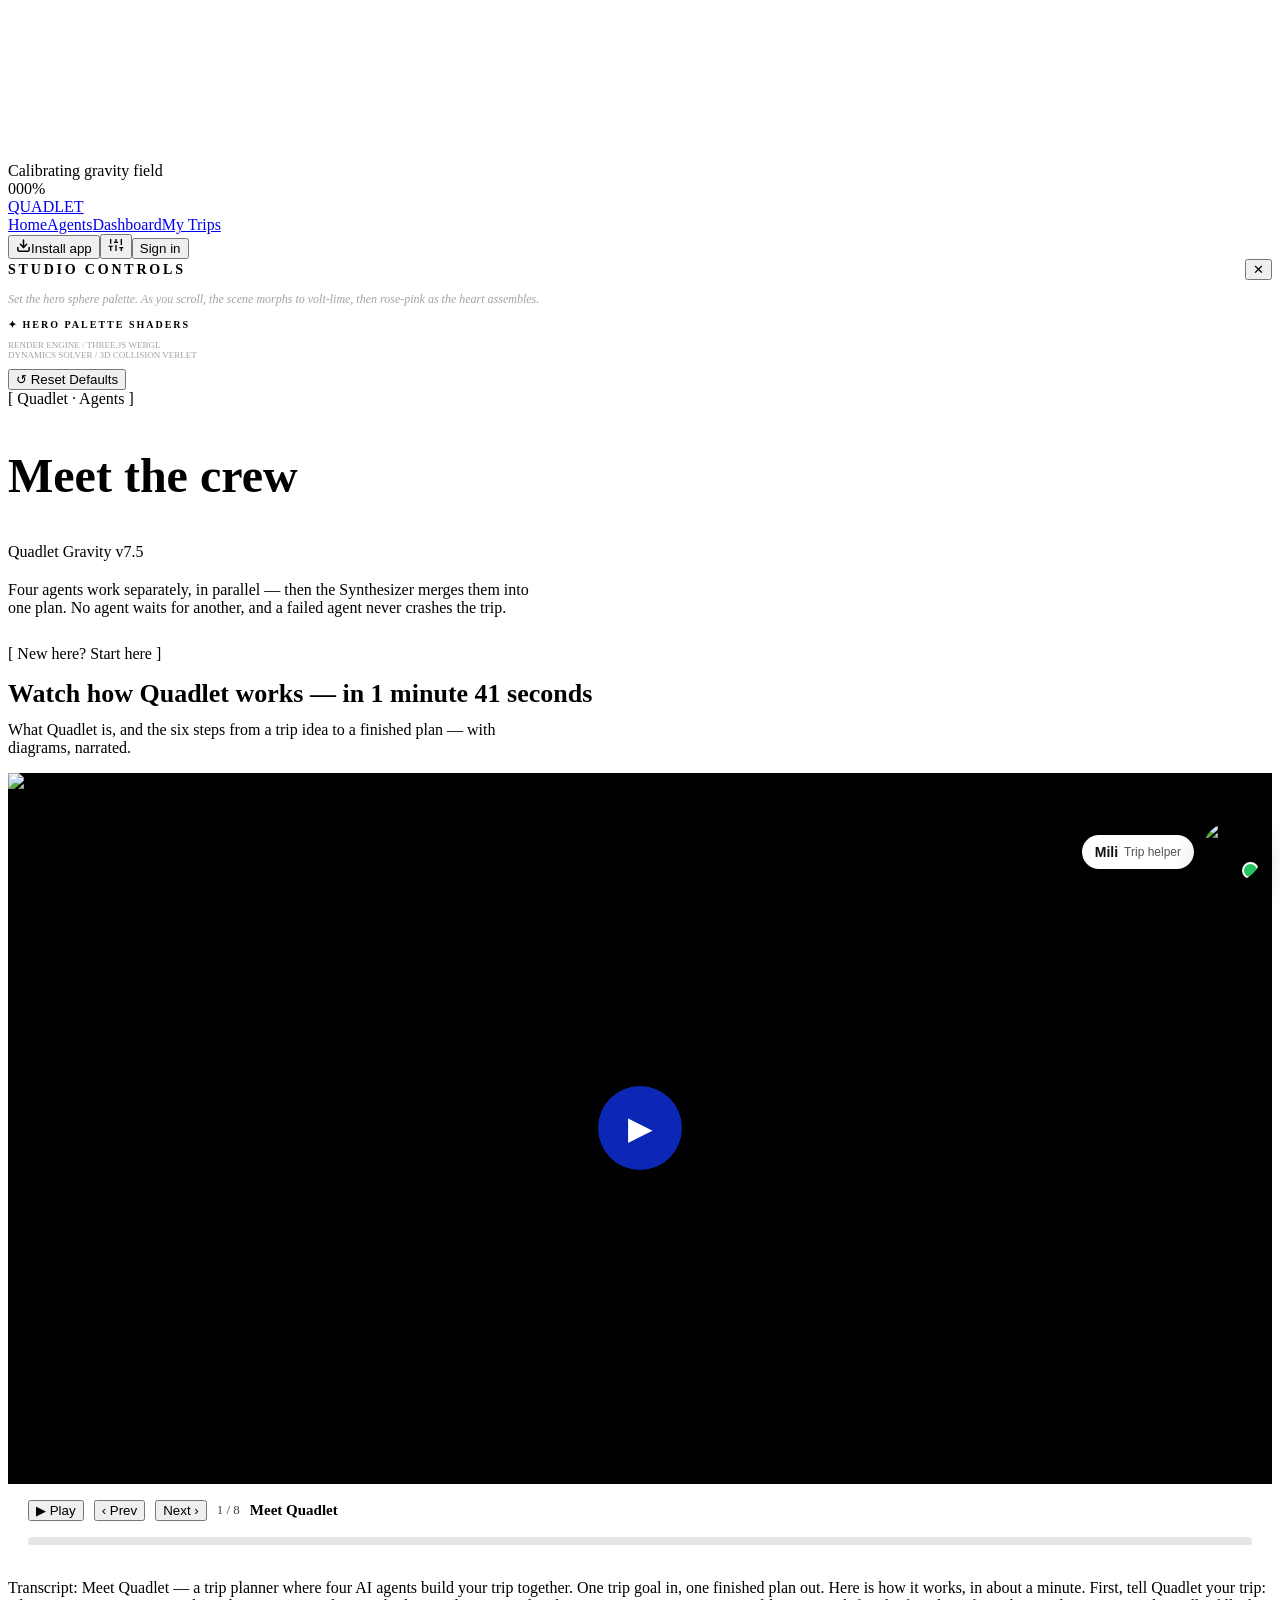
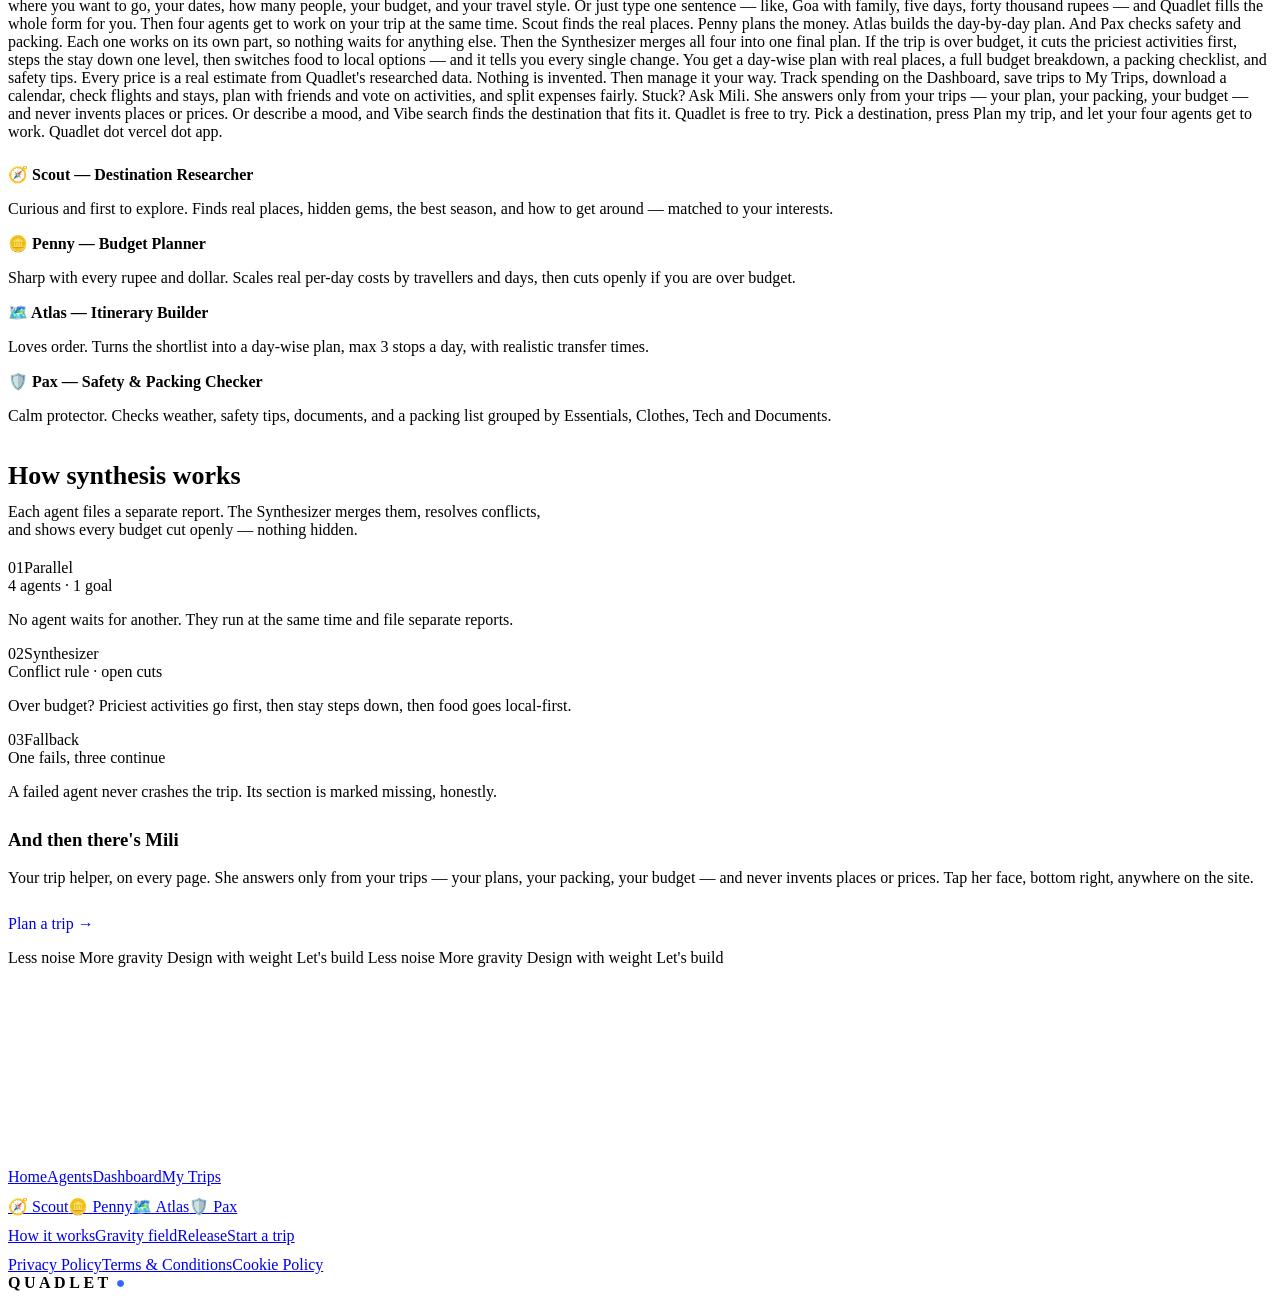
==== commit 80643322: "Quadlet v7.5 — Legal + accessibility pass (Privacy/Terms/Cookies, consent, focus, contrast) + report" ====
--- a/static/agents.html
+++ b/static/agents.html
@@ -14,16 +14,16 @@
 <meta name="apple-mobile-web-app-status-bar-style" content="default">
 <meta name="apple-mobile-web-app-title" content="Quadlet">
 <link rel="apple-touch-icon" href="/icon-192.png">
-<link rel="stylesheet" href="/style.css?v=7.4">
+<link rel="stylesheet" href="/style.css?v=7.5">
 </head><body>
 <div id="bgLayer"></div>
 <div id="webgl"><canvas id="scene"></canvas></div>
 <div id="loader"><div class="loader-item status" id="loaderStatus" style="animation-delay:.1s">Calibrating gravity field</div><div class="loader-item bar" style="animation-delay:.26s"><div class="fill" id="loaderFill"></div></div><div class="loader-item count" id="loaderCount" style="animation-delay:.42s">000%</div></div><script>(function(){var el=document.getElementById("loader");if(!el)return;setTimeout(function(){if(!el||el.style.display==="none")return;el.classList.add("leaving");document.body.classList.add("revealed");setTimeout(function(){el.style.display="none";},600);},6000);})();</script>
-<header><a class="brand" href="/">QUADLET</a><nav class="mainnav"><a href="/">Home</a><a href="/agents" class="active">Agents</a><a href="/dashboard">Dashboard</a><a href="/trips">My Trips</a></nav><div class="controls"><button class="installbtn" id="installBtn"><svg width="15" height="15" viewBox="0 0 24 24" fill="none" stroke="currentColor" stroke-width="2.4" stroke-linecap="round" stroke-linejoin="round"><path d="M21 15v4a2 2 0 0 1-2 2H5a2 2 0 0 1-2-2v-4"/><polyline points="7 10 12 15 17 10"/><line x1="12" y1="15" x2="12" y2="3"/></svg>Install app</button><button class="iconbtn" id="openDrawer" aria-label="Studio Controls"><svg width="16" height="16" viewBox="0 0 24 24" fill="none" stroke="currentColor" stroke-width="2"><line x1="4" y1="21" x2="4" y2="14"/><line x1="4" y1="10" x2="4" y2="3"/><line x1="12" y1="21" x2="12" y2="12"/><line x1="12" y1="8" x2="12" y2="3"/><line x1="20" y1="21" x2="20" y2="16"/><line x1="20" y1="12" x2="20" y2="3"/><line x1="1" y1="14" x2="7" y2="14"/><line x1="9" y1="8" x2="15" y2="8"/><line x1="17" y1="16" x2="23" y2="16"/></svg></button><button class="pillbtn" id="accountBtn" style="cursor:pointer">Sign in</button><a class="pillbtn" href="/">Contact us <span class="orb">›</span></a></div></header>
+<header><a class="brand" href="/">QUADLET</a><nav class="mainnav"><a href="/">Home</a><a href="/agents" class="active">Agents</a><a href="/dashboard">Dashboard</a><a href="/trips">My Trips</a></nav><div class="controls"><button class="installbtn" id="installBtn"><svg width="15" height="15" viewBox="0 0 24 24" fill="none" stroke="currentColor" stroke-width="2.4" stroke-linecap="round" stroke-linejoin="round"><path d="M21 15v4a2 2 0 0 1-2 2H5a2 2 0 0 1-2-2v-4"/><polyline points="7 10 12 15 17 10"/><line x1="12" y1="15" x2="12" y2="3"/></svg>Install app</button><button class="iconbtn" id="openDrawer" aria-label="Studio Controls"><svg width="16" height="16" viewBox="0 0 24 24" fill="none" stroke="currentColor" stroke-width="2"><line x1="4" y1="21" x2="4" y2="14"/><line x1="4" y1="10" x2="4" y2="3"/><line x1="12" y1="21" x2="12" y2="12"/><line x1="12" y1="8" x2="12" y2="3"/><line x1="20" y1="21" x2="20" y2="16"/><line x1="20" y1="12" x2="20" y2="3"/><line x1="1" y1="14" x2="7" y2="14"/><line x1="9" y1="8" x2="15" y2="8"/><line x1="17" y1="16" x2="23" y2="16"/></svg></button><button class="pillbtn" id="accountBtn" style="cursor:pointer">Sign in</button></div></header>
 <div id="scrim"></div>
 <aside id="drawer"><div style="display:flex;justify-content:space-between;align-items:center"><strong style="font-family:var(--font-display);letter-spacing:.2em;font-size:14px">STUDIO CONTROLS</strong><button class="iconbtn" id="closeDrawer" aria-label="Close">✕</button></div><p style="font-family:var(--font-mono);font-size:12px;color:#a3a3a3;font-style:italic">Set the hero sphere palette. As you scroll, the scene morphs to volt-lime, then rose-pink as the heart assembles.</p><p style="font-family:var(--font-mono);font-size:10px;letter-spacing:.2em;font-weight:700">✦ HERO PALETTE SHADERS</p><div id="themeCards"></div><p style="font-family:var(--font-mono);font-size:9px;color:#a3a3a3">RENDER ENGINE / THREE.JS WEBGL<br>DYNAMICS SOLVER / 3D COLLISION VERLET</p><button class="btn2" id="resetTheme">↺ Reset Defaults</button></aside>
 <main>
-<section class="page" id="agents"><div class="eyebrow">[ Quadlet · Agents ]</div><h1 class="hero-title" style="font-size:clamp(2rem,6vw,3rem)">Meet the crew</h1><div style="margin-top:14px"><span class="version">Quadlet Gravity v7.4</span></div>
+<section class="page" id="agents"><div class="eyebrow">[ Quadlet · Agents ]</div><h1 class="hero-title" style="font-size:clamp(2rem,6vw,3rem)">Meet the crew</h1><div style="margin-top:14px"><span class="version">Quadlet Gravity v7.5</span></div>
 <p class="lead reveal" style="margin-top:20px;max-width:34rem">Four agents work separately, in parallel — then the Synthesizer merges them into one plan. No agent waits for another, and a failed agent never crashes the trip.</p>
 <section id="watch" style="margin-top:28px;scroll-margin-top:1rem">
 <p class="eyebrow">[ New here? Start here ]</p>
@@ -66,14 +66,14 @@
 </section>
 </main>
 <footer><div class="glow glow1"></div><div class="glow glow2"></div><div class="marquee"><div class="marquee-track"><span>Less noise <i></i> More gravity <i></i> Design with weight <i></i> Let's build <i></i></span><span>Less noise <i></i> More gravity <i></i> Design with weight <i></i> Let's build <i></i></span></div></div>
-<div class="footgrid"><div class="footcta"><div style="font-family:var(--font-mono);font-size:11px;letter-spacing:.25em;text-transform:uppercase;color:rgba(255,255,255,.4)">[ Let's collaborate ]</div><h2 style="color:#fff;font-size:36px;line-height:.95;margin:20px 0">Have an idea<br>with real weight?</h2><div class="emailpill">hello@quadlet.app <span class="orb" style="width:40px;height:40px">↗</span></div><p class="fine" style="color:rgba(255,255,255,.5)">This is a label only, not a booking or contact form.</p></div>
-<div class="footlinks"><div><div style="font-family:var(--font-mono);font-size:10px;letter-spacing:.25em;color:rgba(255,255,255,.4)">PLANNER</div><a href="/">Home</a><a href="/agents">Agents</a><a href="/dashboard">Dashboard</a><a href="/trips">My Trips</a></div><div><div style="font-family:var(--font-mono);font-size:10px;letter-spacing:.25em;color:rgba(255,255,255,.4)">AGENTS</div><a href="/agents">🧭 Scout</a><a href="/agents">🪙 Penny</a><a href="/agents">🗺️ Atlas</a><a href="/agents">🛡️ Pax</a></div><div><div style="font-family:var(--font-mono);font-size:10px;letter-spacing:.25em;color:rgba(255,255,255,.4)">QUADLET</div><a href="/agents">How it works</a><a href="/#physics">Gravity field</a><a href="/#release">Release</a><a href="/">Start a trip</a></div></div></div>
-<div class="bottombar"><div><span style="font-family:var(--font-display);font-weight:900;letter-spacing:.22em">QUADLET</span> <span style="color:#2f69ff">●</span> <span style="font-family:var(--font-mono);font-size:11px;color:rgba(255,255,255,.4)">© 2026 Quadlet — All rights reserved.</span></div><div><button class="socbtn">𝕏</button><button class="socbtn">◎</button><button class="socbtn">in</button></div></div></footer>
-<div id="acctModal" style="display:none;position:fixed;inset:0;z-index:999;background:rgba(0,0,0,.45);align-items:center;justify-content:center;padding:16px"><div style="background:#fff;border-radius:18px;padding:22px;max-width:380px;width:100%"><div style="display:flex;justify-content:space-between;align-items:center"><strong style="font-size:18px">Your Quadlet account</strong><button class="iconbtn" id="acctClose" aria-label="Close">✕</button></div><p class="fine" style="margin:8px 0 0">Sign in to save trips in the cloud — they follow you across phone and laptop, and Mili can answer from them anywhere.</p><div id="acctSignedOut"><div id="googleBtn" style="display:flex;justify-content:center;margin-top:14px;min-height:40px"></div><p class="fine" style="text-align:center;margin:8px 0 0">or sign in with email</p><input id="acctEmail" type="email" placeholder="Email" style="width:100%;padding:12px;border:1px solid #ddd;border-radius:12px;margin-top:14px"><input id="acctPass" type="password" placeholder="Password (min 8 characters)" style="width:100%;padding:12px;border:1px solid #ddd;border-radius:12px;margin-top:10px"><div style="display:flex;gap:8px;margin-top:14px"><button class="btn" id="acctSignIn" style="flex:1">Sign in</button><button class="btn2" id="acctRegister" style="flex:1">Create account</button></div></div><div id="acctSignedIn" style="display:none"><p id="acctWho" style="margin:14px 0 0"></p><button class="btn" id="acctUpload" style="width:100%;margin-top:12px">Upload my browser trips to cloud</button><button class="btn2" id="acctSignOut" style="width:100%;margin-top:10px">Sign out</button><button class="btn2" id="acctDelete" style="width:100%;margin-top:10px;color:#b91c1c;border-color:#fecaca">Delete my account</button></div><p class="fine" id="acctMsg" style="margin-top:12px"></p></div></div><button id="miliBtn" aria-label="Chat with Mili" title="Chat with Mili" style="position:fixed;right:18px;bottom:18px;z-index:90;display:flex;align-items:center;gap:8px;background:none;border:none;padding:0;cursor:pointer"><span style="background:#fff;color:#111;border-radius:999px;padding:9px 13px;font-weight:700;font-size:14px;box-shadow:0 10px 30px rgba(0,0,0,.25);display:flex;align-items:center;gap:6px;white-space:nowrap">Mili<span style="font-weight:400;font-size:12px;color:#555">Trip helper</span></span><span style="position:relative;width:60px;height:60px;border-radius:50%;overflow:hidden;box-shadow:0 10px 30px rgba(0,0,0,.3);flex-shrink:0;display:block"><img id="miliFaceBtn" src="/mili-face.jpg?v=3.6" alt="Mili" style="width:100%;height:100%;object-fit:cover;object-position:center center;display:block"><span style="position:absolute;right:3px;bottom:3px;width:13px;height:13px;border-radius:50%;background:#22c55e;border:2px solid #fff;display:block"></span></span></button>
+<div class="footgrid"><div class="footcta"><div style="font-family:var(--font-mono);font-size:11px;letter-spacing:.25em;text-transform:uppercase;color:rgba(255,255,255,.4)">[ Let's collaborate ]</div><h2 style="color:#fff;font-size:36px;line-height:.95;margin:20px 0">Have an idea<br>with real weight?</h2><a class="emailpill" href="https://github.com/kislaykumar07/Quadlet" target="_blank" rel="noopener" style="text-decoration:none;color:#fff">View the project on GitHub <span class="orb" style="width:40px;height:40px">↗</span></a><p class="fine" style="color:rgba(255,255,255,.5)">Quadlet is a free portfolio project — the code is public on GitHub.</p></div>
+<div class="footlinks"><div><div style="font-family:var(--font-mono);font-size:10px;letter-spacing:.25em;color:rgba(255,255,255,.4)">PLANNER</div><a href="/">Home</a><a href="/agents">Agents</a><a href="/dashboard">Dashboard</a><a href="/trips">My Trips</a></div><div><div style="font-family:var(--font-mono);font-size:10px;letter-spacing:.25em;color:rgba(255,255,255,.4)">AGENTS</div><a href="/agents">🧭 Scout</a><a href="/agents">🪙 Penny</a><a href="/agents">🗺️ Atlas</a><a href="/agents">🛡️ Pax</a></div><div><div style="font-family:var(--font-mono);font-size:10px;letter-spacing:.25em;color:rgba(255,255,255,.4)">QUADLET</div><a href="/agents">How it works</a><a href="/#physics">Gravity field</a><a href="/#release">Release</a><a href="/">Start a trip</a></div><div><div style="font-family:var(--font-mono);font-size:10px;letter-spacing:.25em;color:rgba(255,255,255,.4)">LEGAL</div><a href="/privacy">Privacy Policy</a><a href="/terms">Terms &amp; Conditions</a><a href="/cookies">Cookie Policy</a></div></div></div>
+<div class="bottombar"><div><span style="font-family:var(--font-display);font-weight:900;letter-spacing:.22em">QUADLET</span> <span style="color:#2f69ff">●</span> <span style="font-family:var(--font-mono);font-size:11px;color:rgba(255,255,255,.4)">© 2026 Quadlet — All rights reserved.</span></div><div style="font-family:var(--font-mono);font-size:11px;color:rgba(255,255,255,.4)">A free portfolio project by Kislay Kumar · VIT Bhopal · Photos: Pexels</div></div></footer>
+<div id="acctModal" style="display:none;position:fixed;inset:0;z-index:999;background:rgba(0,0,0,.45);align-items:center;justify-content:center;padding:16px"><div style="background:#fff;border-radius:18px;padding:22px;max-width:380px;width:100%"><div style="display:flex;justify-content:space-between;align-items:center"><strong style="font-size:18px">Your Quadlet account</strong><button class="iconbtn" id="acctClose" aria-label="Close">✕</button></div><p class="fine" style="margin:8px 0 0">Sign in to save trips in the cloud — they follow you across phone and laptop, and Mili can answer from them anywhere.</p><div id="acctSignedOut"><div id="googleBtn" style="display:flex;justify-content:center;margin-top:14px;min-height:40px"></div><p class="fine" style="text-align:center;margin:8px 0 0">or sign in with email</p><input id="acctEmail" type="email" placeholder="Email" style="width:100%;padding:12px;border:1px solid #ddd;border-radius:12px;margin-top:14px"><input id="acctPass" type="password" placeholder="Password (min 8 characters)" style="width:100%;padding:12px;border:1px solid #ddd;border-radius:12px;margin-top:10px"><div style="display:flex;gap:8px;margin-top:14px"><button class="btn" id="acctSignIn" style="flex:1">Sign in</button><button class="btn2" id="acctRegister" style="flex:1">Create account</button></div><p class="fine" style="margin-top:12px">By creating an account you agree to the <a href="/terms">Terms &amp; Conditions</a> and <a href="/privacy">Privacy Policy</a>.</p></div><div id="acctSignedIn" style="display:none"><p id="acctWho" style="margin:14px 0 0"></p><button class="btn" id="acctUpload" style="width:100%;margin-top:12px">Upload my browser trips to cloud</button><button class="btn2" id="acctSignOut" style="width:100%;margin-top:10px">Sign out</button><button class="btn2" id="acctDelete" style="width:100%;margin-top:10px;color:#b91c1c;border-color:#fecaca">Delete my account</button></div><p class="fine" id="acctMsg" style="margin-top:12px"></p></div></div><button id="miliBtn" aria-label="Chat with Mili" title="Chat with Mili" style="position:fixed;right:18px;bottom:18px;z-index:90;display:flex;align-items:center;gap:8px;background:none;border:none;padding:0;cursor:pointer"><span style="background:#fff;color:#111;border-radius:999px;padding:9px 13px;font-weight:700;font-size:14px;box-shadow:0 10px 30px rgba(0,0,0,.25);display:flex;align-items:center;gap:6px;white-space:nowrap">Mili<span style="font-weight:400;font-size:12px;color:#555">Trip helper</span></span><span style="position:relative;width:60px;height:60px;border-radius:50%;overflow:hidden;box-shadow:0 10px 30px rgba(0,0,0,.3);flex-shrink:0;display:block"><img id="miliFaceBtn" src="/mili-face.jpg?v=3.6" alt="Mili" style="width:100%;height:100%;object-fit:cover;object-position:center center;display:block"><span style="position:absolute;right:3px;bottom:3px;width:13px;height:13px;border-radius:50%;background:#22c55e;border:2px solid #fff;display:block"></span></span></button>
 <div id="miliPanel" style="position:fixed;right:18px;bottom:78px;z-index:90;width:min(360px,calc(100vw - 36px));max-height:min(520px,calc(100dvh - 110px));display:none;flex-direction:column;background:#fff;border-radius:16px;box-shadow:0 20px 50px rgba(0,0,0,.3);overflow:hidden">
 <div style="display:flex;justify-content:space-between;align-items:center;padding:10px 14px;background:#0E2AC5;color:#fff"><span style="display:flex;align-items:center;gap:8px"><img id="miliFaceHead" src="/mili-face.jpg?v=3.6" alt="Mili" style="width:36px;height:36px;border-radius:50%;object-fit:cover;object-position:center center;display:block;flex-shrink:0"><span><strong style="display:block;line-height:1.2">Mili</strong><span style="font-size:11px;opacity:.8">Your Quadlet trip helper · answers from your trips</span></span></span><button id="miliClose" aria-label="Close chat" style="background:none;border:none;color:#fff;font-size:20px;line-height:1;padding:8px 10px;cursor:pointer">×</button></div>
 <div id="miliMsgs" style="padding:12px;overflow:auto;flex:1;min-height:0;display:flex;flex-direction:column;gap:8px"></div>
 <div style="display:flex;gap:6px;flex-wrap:wrap;padding:0 12px 8px"><button class="mili-chip" data-q="How do I plan a trip?">Plan a trip?</button><button class="mili-chip" data-q="How does Quadlet work?">How does Quadlet work?</button><button class="mili-chip" data-q="What is my budget?">My budget?</button><button class="mili-chip" data-q="What should I pack?">Packing?</button><button class="mili-chip" data-q="Show my itinerary">Itinerary</button><button class="mili-chip" data-q="What is the weather?">Weather?</button><button class="mili-chip" data-q="What trips have I planned before?">My trips?</button></div>
-<form id="miliForm" style="display:flex;gap:8px;padding:12px;border-top:1px solid #e5e7eb"><input id="miliInput" style="flex:1;padding:11px 14px;border:1px solid #d1d5db;border-radius:999px;outline:none" placeholder="Ask Mili about your trip…"><button aria-label="Send" style="border:none;border-radius:50%;width:40px;height:40px;flex-shrink:0;background:#0E2AC5;color:#fff;font-size:18px;font-weight:700;cursor:pointer">↑</button></form>
+<form id="miliForm" style="display:flex;gap:8px;padding:12px;border-top:1px solid #e5e7eb"><input id="miliInput" style="flex:1;padding:11px 14px;border:1px solid #d1d5db;border-radius:999px;outline:none" placeholder="Ask Mili about your trip…"><button aria-label="Send message" style="border:none;border-radius:999px;padding:0 18px;height:40px;flex-shrink:0;background:#0E2AC5;color:#fff;font-size:14px;font-weight:700;cursor:pointer">Send</button></form>
 </div>
-<script type="module" src="/app.js?v=7.4"></script></body></html>+<script type="module" src="/app.js?v=7.5"></script></body></html>
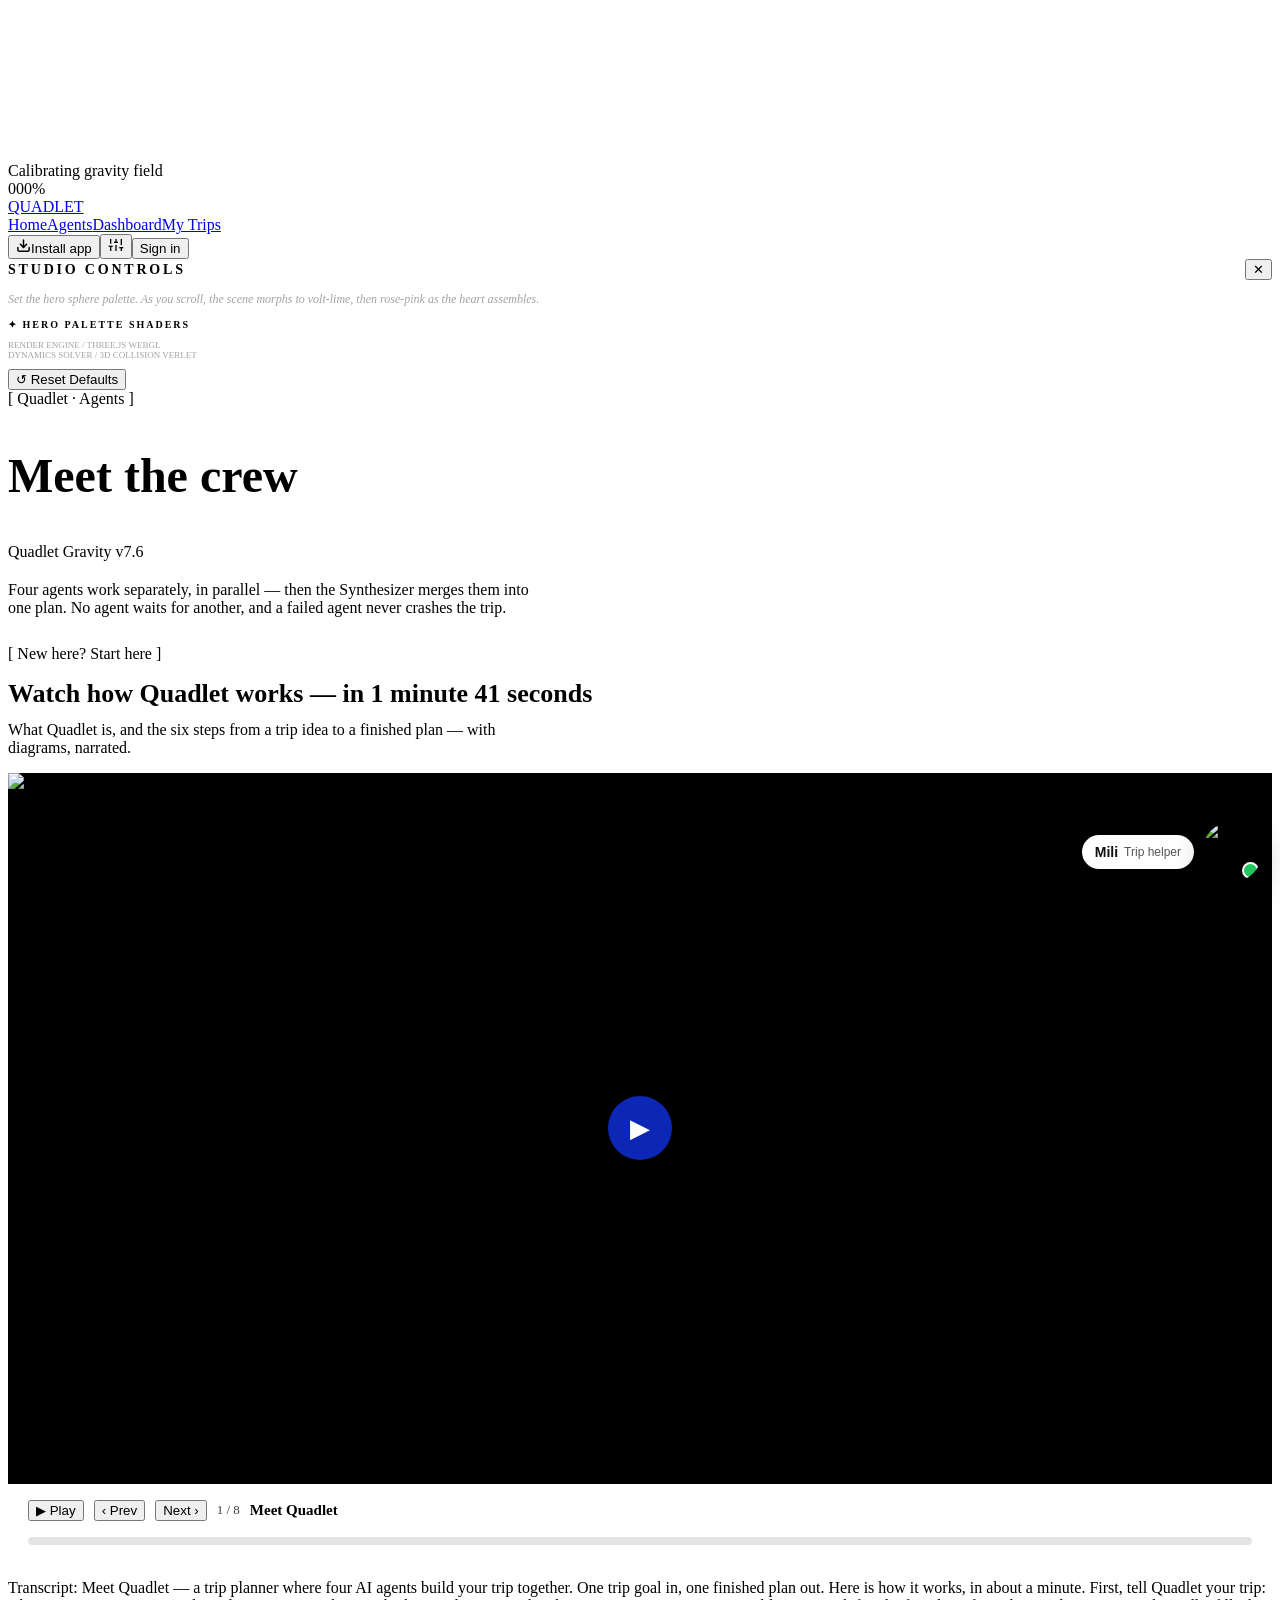
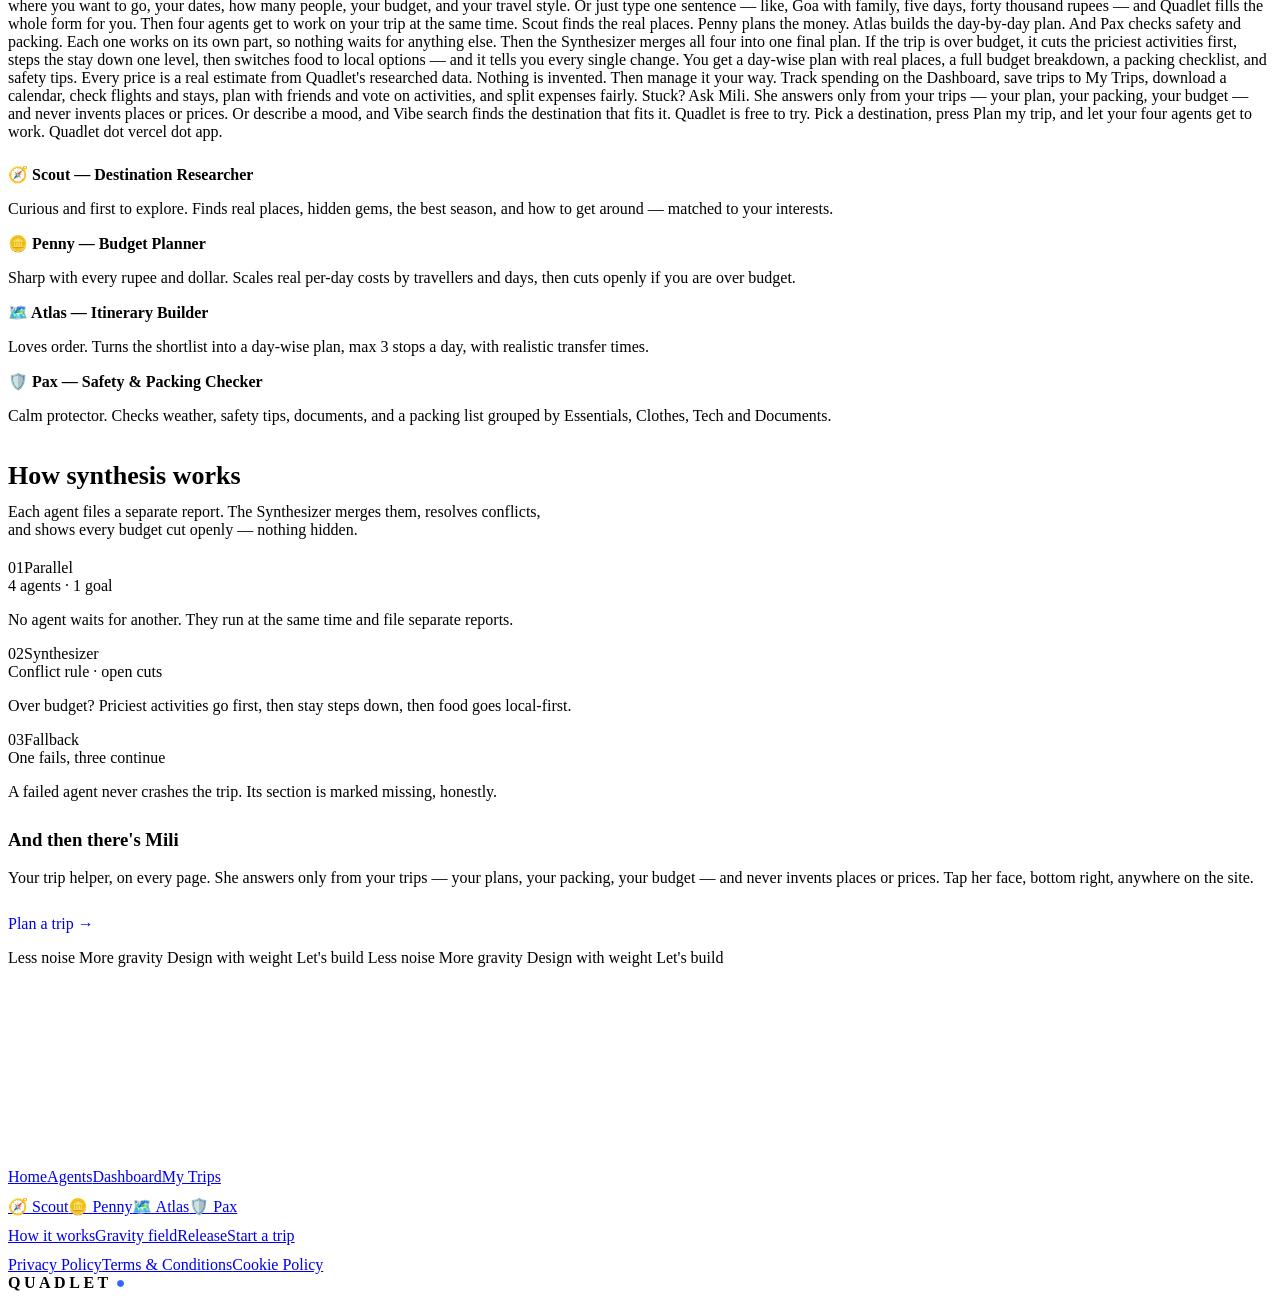
==== commit 055a4403: "Quadlet v7.6 — Smaller right-aligned video player (500px max-width, 64px play button) + report head " ====
--- a/static/agents.html
+++ b/static/agents.html
@@ -14,7 +14,7 @@
 <meta name="apple-mobile-web-app-status-bar-style" content="default">
 <meta name="apple-mobile-web-app-title" content="Quadlet">
 <link rel="apple-touch-icon" href="/icon-192.png">
-<link rel="stylesheet" href="/style.css?v=7.5">
+<link rel="stylesheet" href="/style.css?v=7.6">
 </head><body>
 <div id="bgLayer"></div>
 <div id="webgl"><canvas id="scene"></canvas></div>
@@ -23,7 +23,7 @@
 <div id="scrim"></div>
 <aside id="drawer"><div style="display:flex;justify-content:space-between;align-items:center"><strong style="font-family:var(--font-display);letter-spacing:.2em;font-size:14px">STUDIO CONTROLS</strong><button class="iconbtn" id="closeDrawer" aria-label="Close">✕</button></div><p style="font-family:var(--font-mono);font-size:12px;color:#a3a3a3;font-style:italic">Set the hero sphere palette. As you scroll, the scene morphs to volt-lime, then rose-pink as the heart assembles.</p><p style="font-family:var(--font-mono);font-size:10px;letter-spacing:.2em;font-weight:700">✦ HERO PALETTE SHADERS</p><div id="themeCards"></div><p style="font-family:var(--font-mono);font-size:9px;color:#a3a3a3">RENDER ENGINE / THREE.JS WEBGL<br>DYNAMICS SOLVER / 3D COLLISION VERLET</p><button class="btn2" id="resetTheme">↺ Reset Defaults</button></aside>
 <main>
-<section class="page" id="agents"><div class="eyebrow">[ Quadlet · Agents ]</div><h1 class="hero-title" style="font-size:clamp(2rem,6vw,3rem)">Meet the crew</h1><div style="margin-top:14px"><span class="version">Quadlet Gravity v7.5</span></div>
+<section class="page" id="agents"><div class="eyebrow">[ Quadlet · Agents ]</div><h1 class="hero-title" style="font-size:clamp(2rem,6vw,3rem)">Meet the crew</h1><div style="margin-top:14px"><span class="version">Quadlet Gravity v7.6</span></div>
 <p class="lead reveal" style="margin-top:20px;max-width:34rem">Four agents work separately, in parallel — then the Synthesizer merges them into one plan. No agent waits for another, and a failed agent never crashes the trip.</p>
 <section id="watch" style="margin-top:28px;scroll-margin-top:1rem">
 <p class="eyebrow">[ New here? Start here ]</p>
@@ -32,7 +32,7 @@
 <div class="card" style="padding:0;overflow:hidden">
 <div style="position:relative;background:#000;overflow:hidden">
 <img id="watch-img" src="/watch/slide1.jpg" alt="Quadlet explainer video frame" style="display:block;width:100%;aspect-ratio:16/9;object-fit:cover">
-<button id="watch-bigplay" aria-label="Play the explainer video" style="position:absolute;inset:0;margin:auto;width:84px;height:84px;border-radius:99px;border:0;background:rgba(14,42,197,.92);color:#fff;font-size:2rem;cursor:pointer">▶</button>
+<button id="watch-bigplay" aria-label="Play the explainer video" style="position:absolute;inset:0;margin:auto;width:64px;height:64px;border-radius:99px;border:0;background:rgba(14,42,197,.92);color:#fff;font-size:1.6rem;cursor:pointer">▶</button>
 </div>
 <div style="padding:16px 20px 20px">
 <div style="display:flex;align-items:center;gap:10px;flex-wrap:wrap">
@@ -76,4 +76,4 @@
 <div style="display:flex;gap:6px;flex-wrap:wrap;padding:0 12px 8px"><button class="mili-chip" data-q="How do I plan a trip?">Plan a trip?</button><button class="mili-chip" data-q="How does Quadlet work?">How does Quadlet work?</button><button class="mili-chip" data-q="What is my budget?">My budget?</button><button class="mili-chip" data-q="What should I pack?">Packing?</button><button class="mili-chip" data-q="Show my itinerary">Itinerary</button><button class="mili-chip" data-q="What is the weather?">Weather?</button><button class="mili-chip" data-q="What trips have I planned before?">My trips?</button></div>
 <form id="miliForm" style="display:flex;gap:8px;padding:12px;border-top:1px solid #e5e7eb"><input id="miliInput" style="flex:1;padding:11px 14px;border:1px solid #d1d5db;border-radius:999px;outline:none" placeholder="Ask Mili about your trip…"><button aria-label="Send message" style="border:none;border-radius:999px;padding:0 18px;height:40px;flex-shrink:0;background:#0E2AC5;color:#fff;font-size:14px;font-weight:700;cursor:pointer">Send</button></form>
 </div>
-<script type="module" src="/app.js?v=7.5"></script></body></html>+<script type="module" src="/app.js?v=7.6"></script></body></html>
